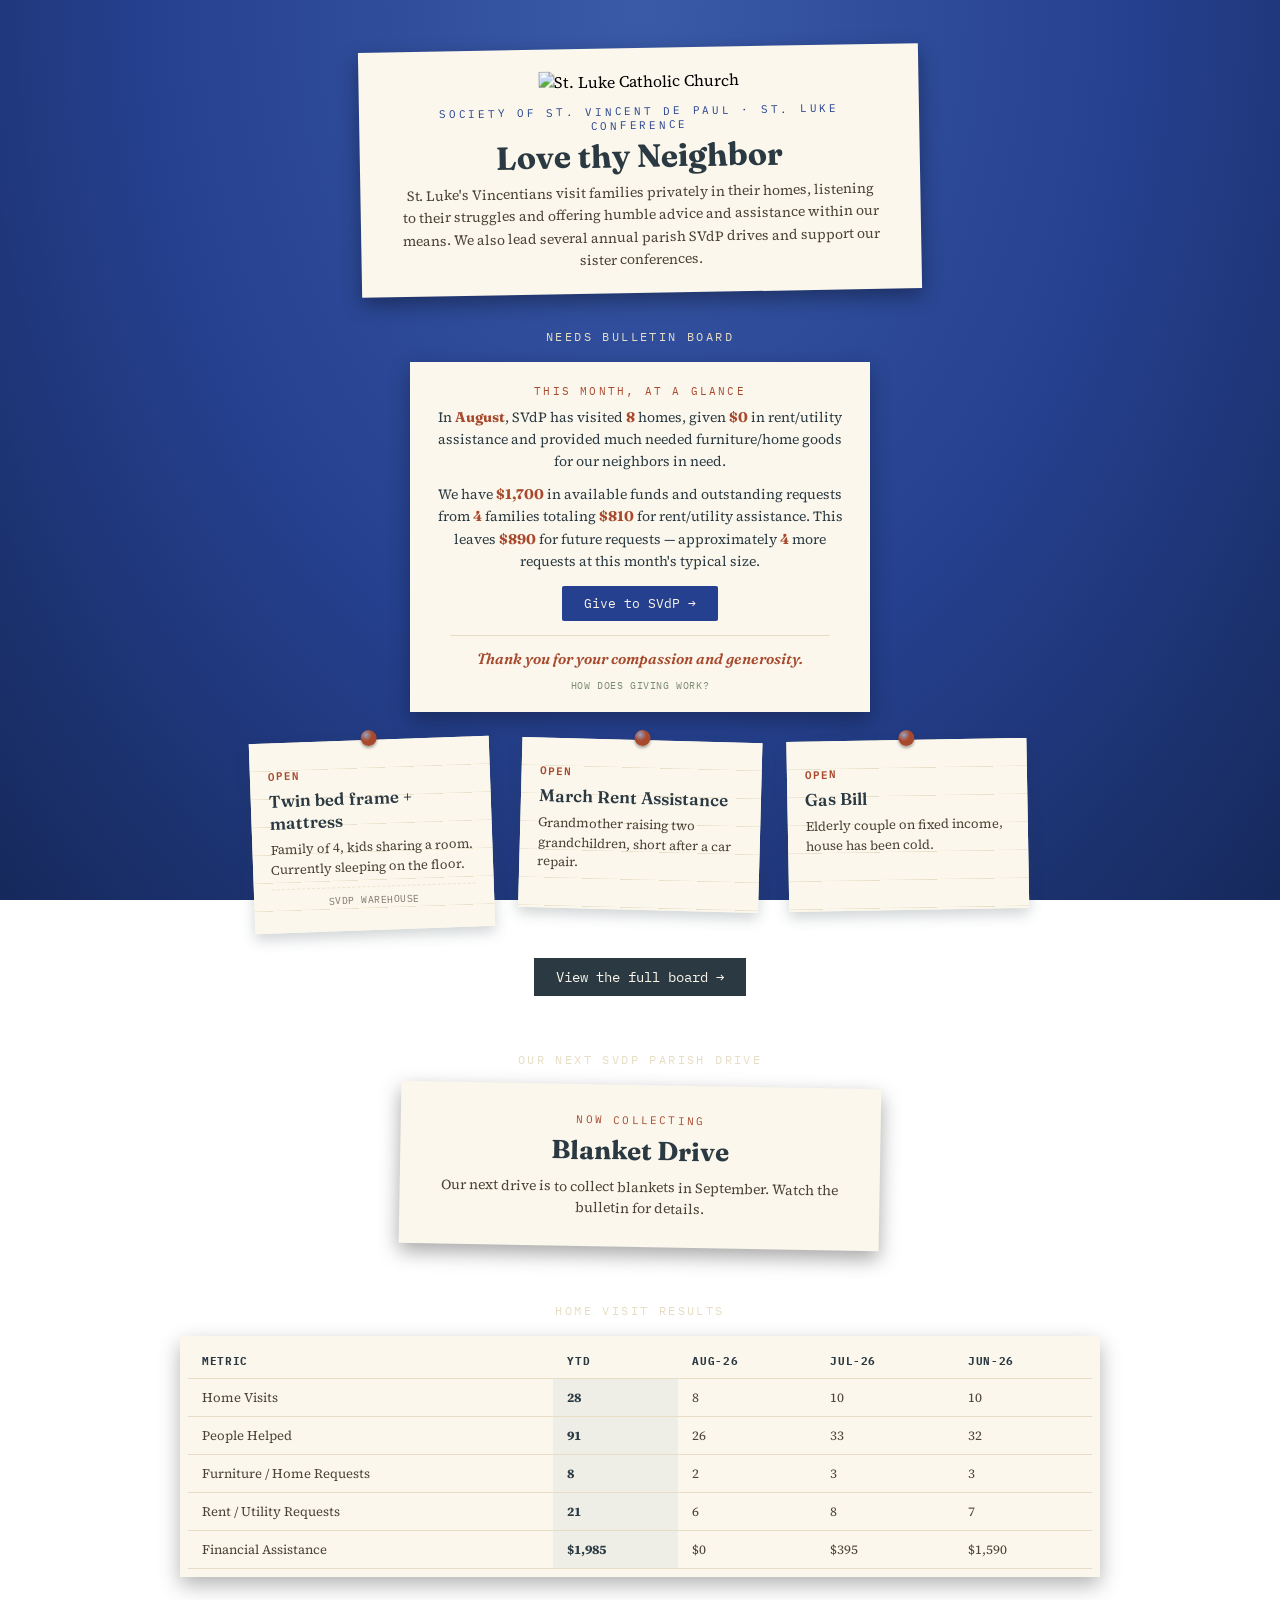
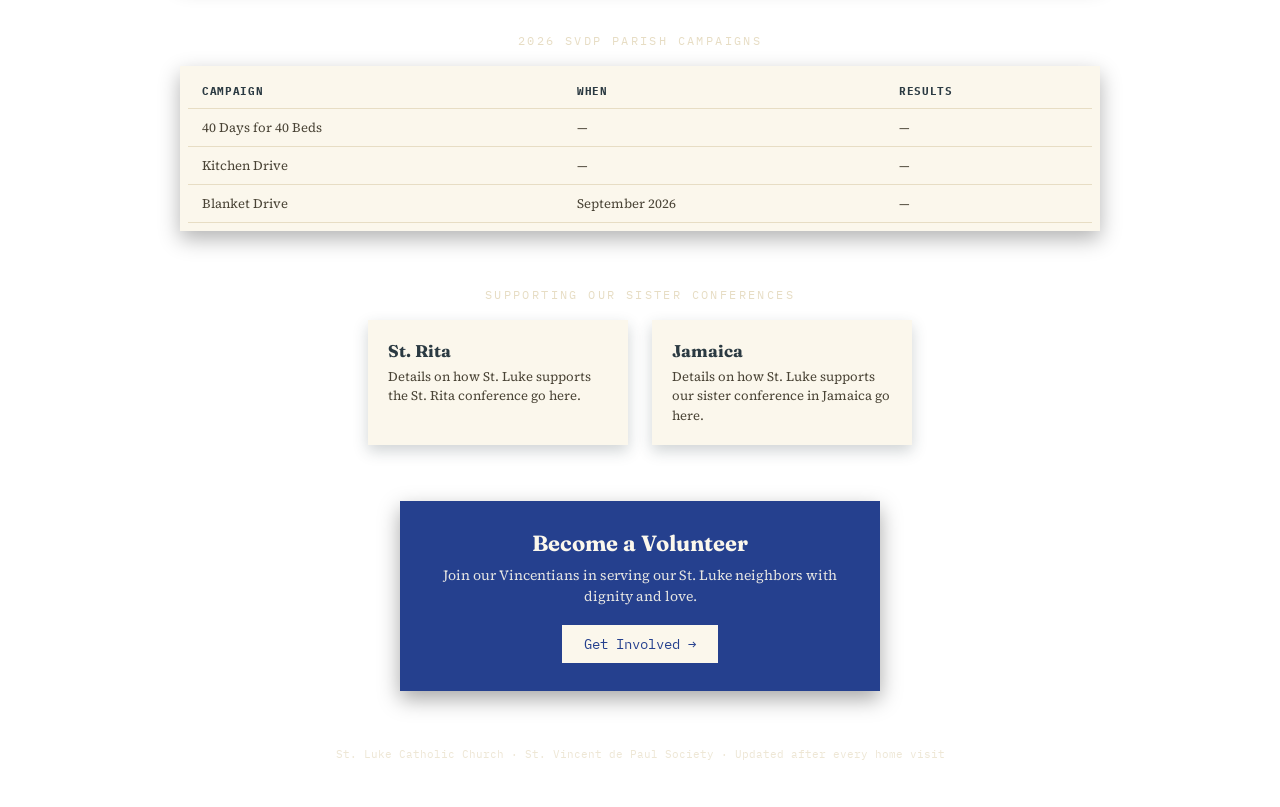
==== index.html @ bceabb5b "Add files via upload" ====
<!DOCTYPE html>
<html lang="en">
<head>
<meta charset="UTF-8" />
<meta name="viewport" content="width=device-width, initial-scale=1.0" />
<title>St. Luke SVdP Conference</title>
<link rel="preconnect" href="https://fonts.googleapis.com">
<link href="https://fonts.googleapis.com/css2?family=Fraunces:opsz,wght@9..144,400;9..144,600;9..144,700&family=Source+Serif+4:ital,wght@0,400;0,600;1,400&family=IBM+Plex+Mono:wght@400;600;700&display=swap" rel="stylesheet">
<link rel="stylesheet" href="style.css">
</head>
<body class="page-index">
  <div class="container">
    <div class="header">
      <div class="header-card">
        <img src="https://www.stluke.org/images/template/logo-header.svg" alt="St. Luke Catholic Church" class="site-logo" />
        <div class="header-eyebrow">Society of St. Vincent de Paul &middot; St. Luke Conference</div>
        <h1 class="header-title">Love thy Neighbor</h1>
        <p class="header-sub">St. Luke's Vincentians visit families privately in their homes, listening to their struggles and offering humble advice and assistance within our means. We also lead several annual parish SVdP drives and support our sister conferences.</p>
      </div>
    </div>

    <!-- ===== Needs Bulletin Board (preview) ===== -->
    <div class="section">
      <div class="section-label">Needs Bulletin Board</div>
      <div class="glance-card">
        <div class="fund-label">This Month, At a Glance</div>
        <div class="snapshot-sentence" id="snapshot-sentence"></div>
        <a href="#" class="fund-give-btn" id="fund-give-btn" target="_blank" rel="noopener">Give to SVdP &rarr;</a>
        <p class="thank-you-note">Thank you for your compassion and generosity.</p>
        <details class="giving-details">
          <summary>How does giving work?</summary>
          <p>Gifts go into one shared SVdP fund on the parish giving site — there's no way to earmark a gift to a single family. Vincentians update the snapshot behind this by hand periodically, so it may lag a few days behind your giving.</p>
        </details>
      </div>
      <div class="preview-board" id="preview-board"></div>
      <div class="board-cta"><a href="board.html">View the full board &rarr;</a></div>
    </div>

    <!-- ===== Next Parish Drive ===== -->
    <div class="section">
      <div class="section-label">Our Next SVdP Parish Drive</div>
      <div class="drive-card">
        <div class="drive-eyebrow">Now Collecting</div>
        <h2 class="drive-title">Blanket Drive</h2>
        <p class="drive-sub">Our next drive is to collect blankets in September. Watch the bulletin for details.</p>
      </div>
    </div>

    <!-- ===== Home Visit Results ===== -->
    <div class="section">
      <div class="section-label">Home Visit Results</div>
      <div class="table-card">
        <table>
          <thead id="results-head"></thead>
          <tbody id="results-body"></tbody>
        </table>
      </div>
    </div>

    <!-- ===== 2026 Campaigns ===== -->
    <div class="section">
      <div class="section-label">2026 SVdP Parish Campaigns</div>
      <div class="table-card">
        <table>
          <thead><tr><th>Campaign</th><th>When</th><th>Results</th></tr></thead>
          <tbody>
            <tr><td>40 Days for 40 Beds</td><td>&mdash;</td><td>&mdash;</td></tr>
            <tr><td>Kitchen Drive</td><td>&mdash;</td><td>&mdash;</td></tr>
            <tr><td>Blanket Drive</td><td>September 2026</td><td>&mdash;</td></tr>
          </tbody>
        </table>
      </div>
    </div>

    <!-- ===== Sister Conferences ===== -->
    <div class="section">
      <div class="section-label">Supporting Our Sister Conferences</div>
      <div class="sisters">
        <div class="sister-card">
          <div class="sister-name">St. Rita</div>
          <p class="sister-blurb">Details on how St. Luke supports the St. Rita conference go here.</p>
        </div>
        <div class="sister-card">
          <div class="sister-name">Jamaica</div>
          <p class="sister-blurb">Details on how St. Luke supports our sister conference in Jamaica go here.</p>
        </div>
      </div>
    </div>

    <!-- ===== Volunteer CTA ===== -->
    <div class="section">
      <div class="volunteer-card">
        <h2 class="volunteer-title">Become a Volunteer</h2>
        <p class="volunteer-sub">Join our Vincentians in serving our St. Luke neighbors with dignity and love.</p>
        <a href="volunteer.html" class="volunteer-btn">Get Involved &rarr;</a>
      </div>
    </div>

    <div class="footer-note">St. Luke Catholic Church &middot; St. Vincent de Paul Society &middot; Updated after every home visit</div>
  </div>

<script src="site.js"></script>
<script>
  const ROTATIONS = [-2, 1.5, -1];

  function renderPreview(allNeeds) {
    const visible = visibleNeeds(allNeeds);
    const statusRank = { open: 0, "partially covered": 1, covered: 2 };
    const sorted = [...visible].sort((a, b) =>
      (statusRank[(a.status || 'open').toLowerCase()] ?? 0) -
      (statusRank[(b.status || 'open').toLowerCase()] ?? 0)
    );

    const el = document.getElementById('preview-board');
    el.innerHTML = '';
    sorted.slice(0, 3).forEach((need, i) => {
      const wrap = document.createElement('div');
      wrap.className = 'card-wrap';
      wrap.style.transform = `rotate(${ROTATIONS[i % ROTATIONS.length]}deg)`;

      const pinColor = statusColor(need.status);
      const pin = document.createElement('div');
      pin.className = 'card-pin';
      pin.style.background = `radial-gradient(circle at 35% 30%, #fff8 0%, ${pinColor} 40%, ${pinColor} 100%)`;

      const isWarehouse = need.category === 'Furnishings' && need.subtype === 'warehouse';
      const card = document.createElement('div');
      card.className = 'card';
      card.innerHTML = `
        <div class="card-urgency" style="color:${pinColor}">${need.status || 'Open'}</div>
        <h3 class="card-title">${need.title || ''}</h3>
        <p class="card-detail">${need.detail || ''}</p>
        ${isWarehouse ? '<div class="warehouse-tag">SVdP Warehouse</div>' : ''}
      `;
      wrap.appendChild(pin);
      wrap.appendChild(card);
      el.appendChild(wrap);
    });
  }

  function renderResults(rows) {
    const head = document.getElementById('results-head');
    const body = document.getElementById('results-body');
    head.innerHTML = '';
    body.innerHTML = '';

    // Assumes the sheet lists months chronologically ascending (June, July,
    // August, ...) — reverse so the table reads most-recent-first.
    const months = [...rows].reverse();

    const METRICS = [
      { key: 'home_visits', label: 'Home Visits' },
      { key: 'people_helped', label: 'People Helped' },
      { key: 'furniture_requests', label: 'Furniture / Home Requests' },
      { key: 'rent_utility_requests', label: 'Rent / Utility Requests' },
      { key: 'financial_assistance', label: 'Financial Assistance', money: true },
    ];

    const headRow = document.createElement('tr');
    headRow.innerHTML = `<th>Metric</th><th>YTD</th>` + months.map(m => `<th>${formatMonthAbbrev(m.month)}</th>`).join('');
    head.appendChild(headRow);

    METRICS.forEach(metric => {
      const values = months.map(m => toNumber(m[metric.key]));
      const ytd = values.reduce((sum, v) => sum + v, 0);
      const fmt = (n) => metric.money ? `$${n.toLocaleString()}` : n.toLocaleString();
      const tr = document.createElement('tr');
      tr.innerHTML = `<td>${metric.label}</td><td class="ytd-col">${fmt(ytd)}</td>` +
        values.map(v => `<td>${fmt(v)}</td>`).join('');
      body.appendChild(tr);
    });
  }

  function renderGlance(needs, resultsRows, snapshotRows) {
    const snap = latestSnapshot(snapshotRows);
    const sentenceEl = document.getElementById('snapshot-sentence');
    if (sentenceEl) sentenceEl.innerHTML = buildSnapshotSentence(needs, resultsRows, snap);

    const btn = document.getElementById('fund-give-btn');
    if (btn) {
      if (DONATE_URL) btn.href = DONATE_URL;
      else { btn.removeAttribute('target'); btn.href = '#'; btn.onclick = (e) => e.preventDefault(); }
    }
  }

  async function init() {
    const needs = await loadNeeds();
    const results = await loadResults();
    renderPreview(needs);
    renderResults(results);
    renderGlance(needs, results, await loadBalanceSnapshots());
  }
  init();
</script>
</body>
</html>
---- style.css ----
:root {
  --bg1: #3A5AA8; --bg2: #25408E; --bg3: #16295C;  /* St. Luke brand blue, light to dark */
  --paper: #FBF7EC; --paperline: #E7DDC4;
  --ink: #2B3A42; --inktext: #4A4436;
  --rust: #A8492E; --gold: #C9A24B; --sage: #7C8B6F;
  --blue: #25408E;
}
* { box-sizing: border-box; }
body {
  margin: 0;
  font-family: 'Source Serif 4', serif;
  background: radial-gradient(ellipse at top, var(--bg1) 0%, var(--bg2) 55%, var(--bg3) 100%);
  background-attachment: fixed;
}
.container { max-width: 960px; margin: 0 auto; padding: 48px 20px 30px; position: relative; }

/* ---- Shared across both pages (identical on board.html and index.html) ---- */
.section-label {
  font-family: 'IBM Plex Mono', monospace; font-size: 12px; text-transform: uppercase;
  letter-spacing: 0.2em; color: var(--paperline); text-align: center; margin-bottom: 18px;
}
.card-pin {
  position: absolute; left: 50%; top: -10px; transform: translateX(-50%);
  width: 16px; height: 16px; border-radius: 50%;
  box-shadow: 0 2px 3px rgba(0,0,0,0.35); z-index: 10;
}
.card-urgency { font-family: 'IBM Plex Mono', monospace; font-size: 11px; text-transform: uppercase; letter-spacing: 0.1em; font-weight: 600; margin-bottom: 6px; }
.footer-note { text-align: center; font-family: 'IBM Plex Mono', monospace; font-size: 11px; color: #E7DDC4; opacity: 0.7; padding-bottom: 16px; }

/* ============================================================
   board.html only
   ============================================================ */
.page-board .back-link {
  display: inline-block;
  font-family: 'IBM Plex Mono', monospace;
  font-size: 12px;
  color: #E7DDC4;
  text-decoration: none;
  margin-bottom: 24px;
  opacity: 0.85;
}
.page-board .back-link:hover { opacity: 1; }

.page-board .filters { display: flex; justify-content: center; gap: 8px; flex-wrap: wrap; margin-bottom: 40px; }
.page-board .filter-btn {
  font-family: 'IBM Plex Mono', monospace;
  font-size: 13px; letter-spacing: 0.03em;
  padding: 6px 16px;
  background: transparent; color: var(--paperline);
  border: 1px solid var(--paperline);
  cursor: pointer; border-radius: 2px;
}
.page-board .filter-btn.active { background: var(--paper); color: var(--ink); }

.page-board .board { display: flex; flex-wrap: wrap; justify-content: center; gap: 32px; }

.page-board .card-btn {
  margin-top: 16px; font-family: 'IBM Plex Mono', monospace; font-size: 14px; letter-spacing: 0.03em;
  padding: 8px 0; background: var(--ink); color: var(--paper); border: none; border-radius: 2px; cursor: pointer;
}
.page-board .card-btn.claimed-btn { background: transparent; color: var(--sage); border: 1px solid var(--sage); cursor: default; }
.page-board .warehouse-tag {
  margin-top: 16px; font-family: 'IBM Plex Mono', monospace; font-size: 12px; letter-spacing: 0.05em;
  text-transform: uppercase; text-align: center; padding: 8px 0;
  color: var(--inktext); opacity: 0.7; border-top: 1px dashed var(--paperline);
}
.page-board .stamp {
  position: absolute; right: -8px; top: -12px; transform: rotate(-14deg);
  font-family: 'IBM Plex Mono', monospace;
  border: 3px solid; border-radius: 6px; padding: 2px 10px;
  font-size: 12px; font-weight: 700; letter-spacing: 0.06em; opacity: 0.9;
  mix-blend-mode: multiply; pointer-events: none;
}
.page-board .status-badge {
  display: inline-block; font-family: 'IBM Plex Mono', monospace; font-size: 11px;
  text-transform: uppercase; letter-spacing: 0.08em; font-weight: 700;
  padding: 3px 10px; border-radius: 10px; margin-bottom: 10px; color: #fff;
}
.page-board .amount-note { font-size: 12px; color: var(--inktext); opacity: 0.75; margin: 8px 0 0; }
.page-board .empty-note {
  text-align: center; color: var(--paperline); font-family: 'IBM Plex Mono', monospace;
  font-size: 13px; padding: 20px;
}
.page-board .share-link {
  display: block; text-align: center; margin-top: 14px;
  font-family: 'IBM Plex Mono', monospace; font-size: 11px;
  color: var(--sage); text-decoration: none; opacity: 0.8;
}
.page-board .share-link:hover { opacity: 1; text-decoration: underline; }
.page-board .toast {
  position: fixed; bottom: 28px; left: 50%; transform: translateX(-50%) translateY(20px);
  padding: 12px 20px; background: var(--ink); color: var(--paper); font-size: 14px;
  box-shadow: 0 8px 20px rgba(0,0,0,0.4); border-radius: 2px;
  opacity: 0; transition: opacity 0.3s, transform 0.3s; pointer-events: none;
  max-width: 320px; text-align: center;
}
.page-board .toast.show { opacity: 1; transform: translateX(-50%) translateY(0); }

/* ---- board.html versions of shared-name components (sized larger) ---- */
.page-board .header { text-align: center; margin-bottom: 32px; }
.page-board .header-card {
  display: inline-block;
  padding: 20px 32px;
  background: var(--paper);
  box-shadow: 0 8px 20px rgba(0,0,0,0.35);
  transform: rotate(-1deg);
  max-width: 500px;
}
.page-board .header-eyebrow {
  font-family: 'IBM Plex Mono', monospace;
  font-size: 11px;
  text-transform: uppercase;
  letter-spacing: 0.25em;
  color: var(--blue);
  margin-bottom: 4px;
}
.page-board .header-title {
  font-family: 'Fraunces', serif;
  font-weight: 700;
  font-size: 34px;
  color: var(--ink);
  margin: 0 0 8px;
}
.page-board .header-sub {
  font-size: 14px;
  color: var(--inktext);
  max-width: 420px;
  margin: 0 auto;
}
.page-board .glance-card {
  max-width: 560px; margin: 0 auto 40px; text-align: center;
  padding: 28px 28px 24px; background: var(--paper);
  box-shadow: 0 8px 20px rgba(0,0,0,0.35);
}
.page-board .fund-label {
  font-family: 'IBM Plex Mono', monospace; font-size: 11px; text-transform: uppercase;
  letter-spacing: 0.2em; color: var(--rust); margin-bottom: 8px;
}
.page-board .snapshot-sentence {
  font-size: 16px; line-height: 1.6; color: var(--ink);
  margin: 0 0 18px; font-family: 'Source Serif 4', serif;
}
.page-board .snapshot-sentence p { margin: 0 0 12px; }
.page-board .snapshot-sentence p:last-child { margin-bottom: 0; }
.page-board .snapshot-sentence strong { font-family: 'Fraunces', serif; color: var(--rust); }
.page-board .fund-give-btn {
  display: inline-block; font-family: 'IBM Plex Mono', monospace; font-size: 14px;
  background: var(--blue); color: var(--paper); padding: 11px 26px; text-decoration: none; border-radius: 2px;
}
.page-board .thank-you-note {
  font-family: 'Fraunces', serif; font-style: italic; font-weight: 600;
  font-size: 18px; line-height: 1.5; color: var(--rust);
  max-width: 420px; margin: 18px auto 0; padding-top: 16px;
  border-top: 1px solid var(--paperline);
}
.page-board .giving-details { margin-top: 10px; }
.page-board .giving-details summary {
  font-family: 'IBM Plex Mono', monospace; font-size: 11px; text-transform: uppercase;
  letter-spacing: 0.06em; color: var(--sage); cursor: pointer; list-style: none;
}
.page-board .giving-details summary::-webkit-details-marker { display: none; }
.page-board .giving-details summary:hover { color: var(--ink); }
.page-board .giving-details[open] summary { color: var(--ink); margin-bottom: 8px; }
.page-board .giving-details p {
  font-size: 12px; line-height: 1.6; color: var(--inktext); opacity: 0.85;
  max-width: 420px; margin: 0 auto; text-align: center;
}
.page-board .card-wrap { position: relative; width: 256px; }
.page-board .card {
  position: relative; min-height: 190px; padding: 24px 20px 20px;
  background: var(--paper);
  background-image: repeating-linear-gradient(var(--paper) 0px, var(--paper) 27px, var(--paperline) 28px);
  box-shadow: 0 6px 14px rgba(43,58,66,0.22);
  display: flex; flex-direction: column; justify-content: space-between;
  transition: transform 0.2s, opacity 0.3s, box-shadow 0.2s;
}
.page-board .card:not(.claimed):hover { transform: translateY(-4px); }
.page-board .card.claimed { opacity: 0.6; box-shadow: 0 2px 6px rgba(43,58,66,0.15); }
.page-board .card.covered { opacity: 0.75; }
.page-board .card-title { font-family: 'Fraunces', serif; font-weight: 600; font-size: 18px; color: var(--ink); margin: 0 0 8px; line-height: 1.3; }
.page-board .card-detail { font-size: 14px; line-height: 1.5; color: var(--inktext); margin: 0; }

/* ============================================================
   index.html only
   ============================================================ */
.page-index .section { margin-bottom: 56px; }

.page-index .preview-board { display: flex; flex-wrap: wrap; justify-content: center; gap: 28px; margin-bottom: 28px; }
.page-index .board-cta { text-align: center; }
.page-index .board-cta a {
  display: inline-block;
  font-family: 'IBM Plex Mono', monospace;
  font-size: 14px;
  background: var(--ink);
  color: var(--paper);
  padding: 10px 22px;
  text-decoration: none;
}

.page-index .drive-card {
  max-width: 480px; margin: 0 auto; text-align: center;
  padding: 28px 24px; background: var(--paper);
  box-shadow: 0 8px 20px rgba(0,0,0,0.35);
  transform: rotate(1deg);
}
.page-index .drive-eyebrow { font-family: 'IBM Plex Mono', monospace; font-size: 11px; text-transform: uppercase; letter-spacing: 0.2em; color: var(--rust); margin-bottom: 8px; }
.page-index .drive-title { font-family: 'Fraunces', serif; font-weight: 700; font-size: 26px; color: var(--ink); margin: 0; }
.page-index .drive-sub { font-size: 14px; line-height: 1.5; color: var(--inktext); margin: 10px 0 0; }

.page-index .table-card {
  background: var(--paper);
  box-shadow: 0 8px 20px rgba(0,0,0,0.3);
  padding: 8px;
  overflow-x: auto;
}
.page-index table { width: 100%; border-collapse: collapse; font-size: 13px; }
.page-index th, .page-index td {
  padding: 10px 14px; text-align: left;
  border-bottom: 1px solid var(--paperline);
  color: var(--inktext); white-space: nowrap;
}
.page-index th {
  font-family: 'IBM Plex Mono', monospace; font-size: 11px; text-transform: uppercase;
  letter-spacing: 0.06em; color: var(--ink); font-weight: 700;
}
.page-index tr.total-row td { font-weight: 700; color: var(--ink); border-top: 2px solid var(--ink); border-bottom: none; }
.page-index td.ytd-col { font-weight: 700; color: var(--ink); background: rgba(37,64,142,0.06); }

.page-index .sisters { display: flex; flex-wrap: wrap; justify-content: center; gap: 24px; }
.page-index .sister-card {
  width: 260px; padding: 20px; background: var(--paper);
  box-shadow: 0 6px 14px rgba(43,58,66,0.22);
}
.page-index .sister-name { font-family: 'Fraunces', serif; font-weight: 700; font-size: 17px; color: var(--ink); margin: 0 0 6px; }
.page-index .sister-blurb { font-size: 13px; color: var(--inktext); line-height: 1.5; margin: 0; }

.page-index .volunteer-card {
  max-width: 480px; margin: 0 auto; text-align: center;
  padding: 28px 24px; background: var(--blue); color: var(--paper);
  box-shadow: 0 8px 20px rgba(0,0,0,0.35);
}
.page-index .volunteer-title { font-family: 'Fraunces', serif; font-weight: 700; font-size: 22px; margin: 0 0 8px; }
.page-index .volunteer-sub { font-size: 14px; line-height: 1.5; margin: 0 0 18px; opacity: 0.9; }
.page-index .volunteer-btn {
  display: inline-block; font-family: 'IBM Plex Mono', monospace; font-size: 14px;
  background: var(--paper); color: var(--blue); padding: 10px 22px; text-decoration: none;
}

/* ---- index.html versions of shared-name components (sized smaller) ---- */
.page-index .header { text-align: center; margin-bottom: 36px; }
.page-index .header-card {
  display: inline-block;
  padding: 22px 32px;
  background: var(--paper);
  box-shadow: 0 8px 20px rgba(0,0,0,0.35);
  transform: rotate(-1deg);
  max-width: 560px;
}
.page-index .site-logo {
  height: 40px; margin-bottom: 12px;
}
.page-index .header-eyebrow {
  font-family: 'IBM Plex Mono', monospace;
  font-size: 11px;
  text-transform: uppercase;
  letter-spacing: 0.25em;
  color: var(--blue);
  margin-bottom: 4px;
}
.page-index .header-title {
  font-family: 'Fraunces', serif;
  font-weight: 700;
  font-size: 32px;
  color: var(--ink);
  margin: 0 0 6px;
}
.page-index .header-tagline {
  font-family: 'Fraunces', serif;
  font-style: italic;
  font-weight: 500;
  font-size: 15px;
  color: var(--rust);
  margin: 0 0 12px;
}
.page-index .header-sub {
  font-size: 14px;
  line-height: 1.6;
  color: var(--inktext);
  max-width: 480px;
  margin: 0 auto;
}
.page-index .glance-card {
  max-width: 460px; margin: 0 auto 28px; text-align: center;
  padding: 22px 24px 20px; background: var(--paper);
  box-shadow: 0 8px 20px rgba(0,0,0,0.3);
}
.page-index .fund-label {
  font-family: 'IBM Plex Mono', monospace; font-size: 11px; text-transform: uppercase;
  letter-spacing: 0.2em; color: var(--rust); margin-bottom: 8px;
}
.page-index .snapshot-sentence {
  font-size: 14px; line-height: 1.6; color: var(--ink);
  margin: 0 0 14px; font-family: 'Source Serif 4', serif;
}
.page-index .snapshot-sentence p { margin: 0 0 10px; }
.page-index .snapshot-sentence p:last-child { margin-bottom: 0; }
.page-index .snapshot-sentence strong { font-family: 'Fraunces', serif; color: var(--rust); }
.page-index .fund-give-btn {
  display: inline-block; font-family: 'IBM Plex Mono', monospace; font-size: 13px;
  background: var(--blue); color: var(--paper); padding: 9px 22px; text-decoration: none; border-radius: 2px;
}
.page-index .thank-you-note {
  font-family: 'Fraunces', serif; font-style: italic; font-weight: 600;
  font-size: 15px; line-height: 1.5; color: var(--rust);
  max-width: 380px; margin: 14px auto 0; padding-top: 12px;
  border-top: 1px solid var(--paperline);
}
.page-index .giving-details { margin-top: 8px; }
.page-index .giving-details summary {
  font-family: 'IBM Plex Mono', monospace; font-size: 10px; text-transform: uppercase;
  letter-spacing: 0.06em; color: var(--sage); cursor: pointer; list-style: none;
}
.page-index .giving-details summary::-webkit-details-marker { display: none; }
.page-index .giving-details summary:hover { color: var(--ink); }
.page-index .giving-details[open] summary { color: var(--ink); margin-bottom: 6px; }
.page-index .giving-details p {
  font-size: 11px; line-height: 1.5; color: var(--inktext); opacity: 0.85;
  max-width: 380px; margin: 0 auto; text-align: center;
}
.page-index .card-wrap { position: relative; width: 240px; }
.page-index .card {
  position: relative; min-height: 170px; padding: 22px 18px 18px;
  background: var(--paper);
  background-image: repeating-linear-gradient(var(--paper) 0px, var(--paper) 27px, var(--paperline) 28px);
  box-shadow: 0 6px 14px rgba(43,58,66,0.22);
}
.page-index .card-title { font-family: 'Fraunces', serif; font-weight: 600; font-size: 17px; color: var(--ink); margin: 0 0 6px; line-height: 1.3; }
.page-index .card-detail { font-size: 13px; line-height: 1.5; color: var(--inktext); margin: 0 0 10px; }
.page-index .warehouse-tag {
  margin-top: 8px; font-family: 'IBM Plex Mono', monospace; font-size: 10px; letter-spacing: 0.05em;
  text-transform: uppercase; text-align: center; padding: 6px 0;
  color: var(--inktext); opacity: 0.7; border-top: 1px dashed var(--paperline);
}
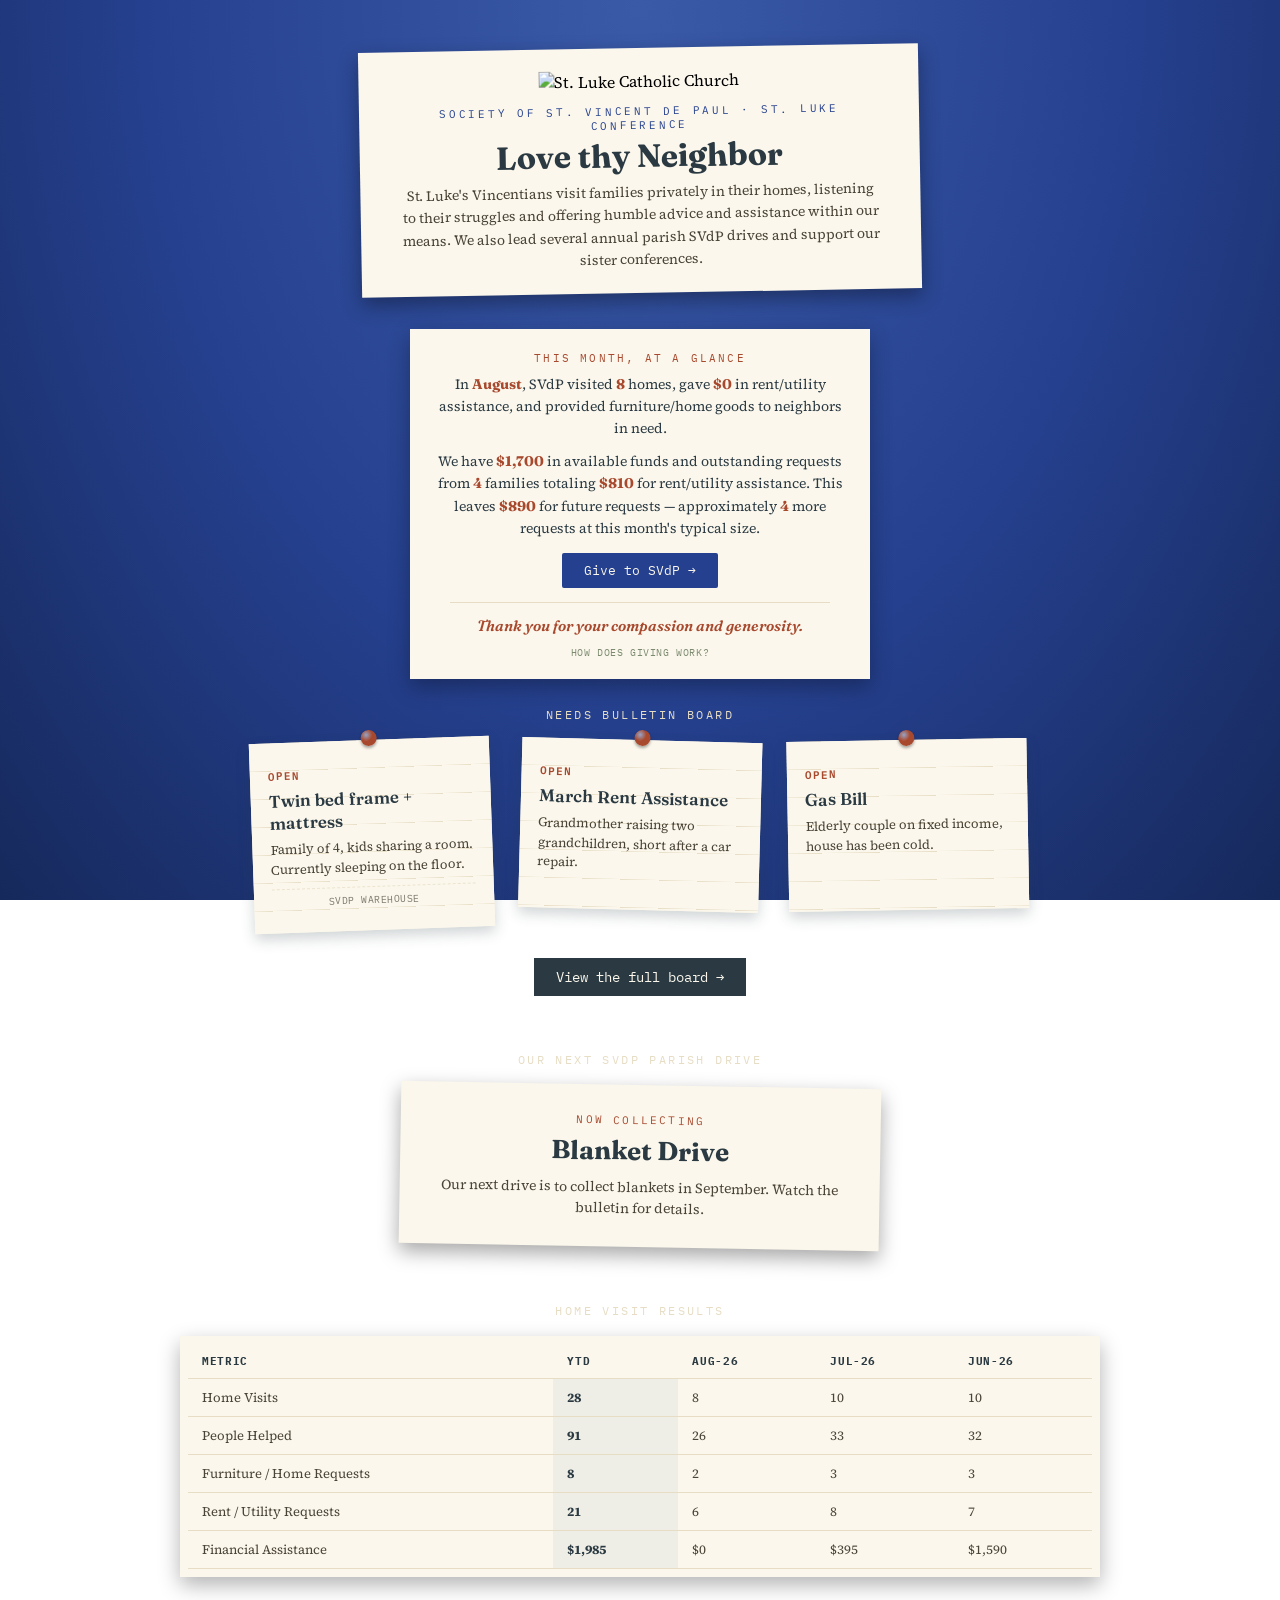
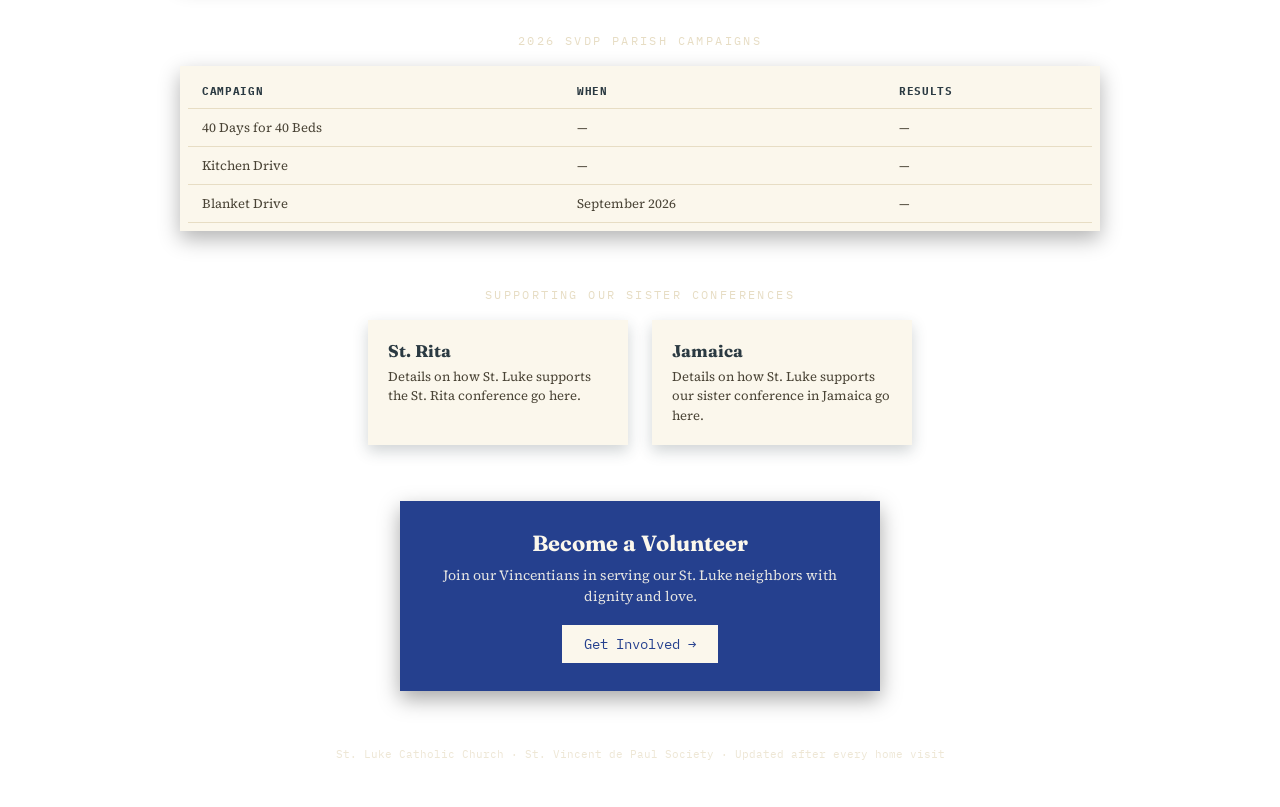
==== commit 6b1ae380: "Add files via upload" ====
--- a/index.html
+++ b/index.html
@@ -21,7 +21,6 @@
 
     <!-- ===== Needs Bulletin Board (preview) ===== -->
     <div class="section">
-      <div class="section-label">Needs Bulletin Board</div>
       <div class="glance-card">
         <div class="fund-label">This Month, At a Glance</div>
         <div class="snapshot-sentence" id="snapshot-sentence"></div>
@@ -32,6 +31,7 @@
           <p>Gifts go into one shared SVdP fund on the parish giving site — there's no way to earmark a gift to a single family. Vincentians update the snapshot behind this by hand periodically, so it may lag a few days behind your giving.</p>
         </details>
       </div>
+      <div class="section-label board-label">Needs Bulletin Board</div>
       <div class="preview-board" id="preview-board"></div>
       <div class="board-cta"><a href="board.html">View the full board &rarr;</a></div>
     </div>
--- a/style.css
+++ b/style.css
@@ -19,6 +19,7 @@
   font-family: 'IBM Plex Mono', monospace; font-size: 12px; text-transform: uppercase;
   letter-spacing: 0.2em; color: var(--paperline); text-align: center; margin-bottom: 18px;
 }
+.section-label.board-label { margin-top: 28px; }
 .card-pin {
   position: absolute; left: 50%; top: -10px; transform: translateX(-50%);
   width: 16px; height: 16px; border-radius: 50%;
@@ -41,6 +42,21 @@
 }
 .page-board .back-link:hover { opacity: 1; }
 
+.page-board .legend-card {
+  max-width: 640px; margin: 0 auto 32px;
+  background: var(--paper); box-shadow: 0 6px 14px rgba(43,58,66,0.22);
+  padding: 20px 26px;
+}
+.page-board .legend-item { display: flex; gap: 14px; align-items: flex-start; }
+.page-board .legend-item + .legend-item { margin-top: 14px; padding-top: 14px; border-top: 1px dashed var(--paperline); }
+.page-board .legend-icon {
+  font-size: 20px; width: 34px; height: 34px; flex-shrink: 0;
+  border-radius: 50%; background: rgba(37,64,142,0.08);
+  display: flex; align-items: center; justify-content: center;
+}
+.page-board .legend-text { font-size: 13px; line-height: 1.55; color: var(--inktext); }
+.page-board .legend-text strong { color: var(--ink); font-family: 'Fraunces', serif; }
+.page-board .legend-text em { color: var(--blue); font-style: normal; font-weight: 600; }
 .page-board .filters { display: flex; justify-content: center; gap: 8px; flex-wrap: wrap; margin-bottom: 40px; }
 .page-board .filter-btn {
   font-family: 'IBM Plex Mono', monospace;
@@ -97,18 +113,14 @@
 .page-board .toast.show { opacity: 1; transform: translateX(-50%) translateY(0); }
 
 /* ---- board.html versions of shared-name components (sized larger) ---- */
-.page-board .header { text-align: center; margin-bottom: 32px; }
-.page-board .header-card {
-  display: inline-block;
-  padding: 20px 32px;
-  background: var(--paper);
+.page-board .intro-card {
+  max-width: 560px; margin: 0 auto 28px; text-align: center;
+  padding: 22px 30px 20px; background: var(--paper);
   box-shadow: 0 8px 20px rgba(0,0,0,0.35);
-  transform: rotate(-1deg);
-  max-width: 500px;
 }
 .page-board .header-eyebrow {
   font-family: 'IBM Plex Mono', monospace;
-  font-size: 11px;
+  font-size: 10px;
   text-transform: uppercase;
   letter-spacing: 0.25em;
   color: var(--blue);
@@ -117,43 +129,39 @@
 .page-board .header-title {
   font-family: 'Fraunces', serif;
   font-weight: 700;
-  font-size: 34px;
+  font-size: 40px;
   color: var(--ink);
-  margin: 0 0 8px;
+  margin: 0 0 6px;
+  line-height: 1.1;
 }
 .page-board .header-sub {
-  font-size: 14px;
+  font-size: 13px;
   color: var(--inktext);
   max-width: 420px;
   margin: 0 auto;
 }
-.page-board .glance-card {
-  max-width: 560px; margin: 0 auto 40px; text-align: center;
-  padding: 28px 28px 24px; background: var(--paper);
-  box-shadow: 0 8px 20px rgba(0,0,0,0.35);
-}
-.page-board .fund-label {
-  font-family: 'IBM Plex Mono', monospace; font-size: 11px; text-transform: uppercase;
-  letter-spacing: 0.2em; color: var(--rust); margin-bottom: 8px;
+.page-board .intro-divider {
+  width: 60px; height: 1px; background: var(--paperline);
+  margin: 16px auto;
 }
 .page-board .snapshot-sentence {
-  font-size: 16px; line-height: 1.6; color: var(--ink);
-  margin: 0 0 18px; font-family: 'Source Serif 4', serif;
-}
-.page-board .snapshot-sentence p { margin: 0 0 12px; }
+  font-size: 14px; line-height: 1.5; color: var(--ink);
+  margin: 0 0 12px; font-family: 'Source Serif 4', serif;
+}
+.page-board .snapshot-sentence p { margin: 0 0 8px; }
 .page-board .snapshot-sentence p:last-child { margin-bottom: 0; }
 .page-board .snapshot-sentence strong { font-family: 'Fraunces', serif; color: var(--rust); }
 .page-board .fund-give-btn {
-  display: inline-block; font-family: 'IBM Plex Mono', monospace; font-size: 14px;
-  background: var(--blue); color: var(--paper); padding: 11px 26px; text-decoration: none; border-radius: 2px;
+  display: inline-block; font-family: 'IBM Plex Mono', monospace; font-size: 13px;
+  background: var(--blue); color: var(--paper); padding: 9px 22px; text-decoration: none; border-radius: 2px;
 }
 .page-board .thank-you-note {
   font-family: 'Fraunces', serif; font-style: italic; font-weight: 600;
-  font-size: 18px; line-height: 1.5; color: var(--rust);
-  max-width: 420px; margin: 18px auto 0; padding-top: 16px;
+  font-size: 15px; line-height: 1.4; color: var(--rust);
+  max-width: 420px; margin: 12px auto 0; padding-top: 10px;
   border-top: 1px solid var(--paperline);
 }
-.page-board .giving-details { margin-top: 10px; }
+.page-board .giving-details { margin-top: 6px; }
 .page-board .giving-details summary {
   font-family: 'IBM Plex Mono', monospace; font-size: 11px; text-transform: uppercase;
   letter-spacing: 0.06em; color: var(--sage); cursor: pointer; list-style: none;
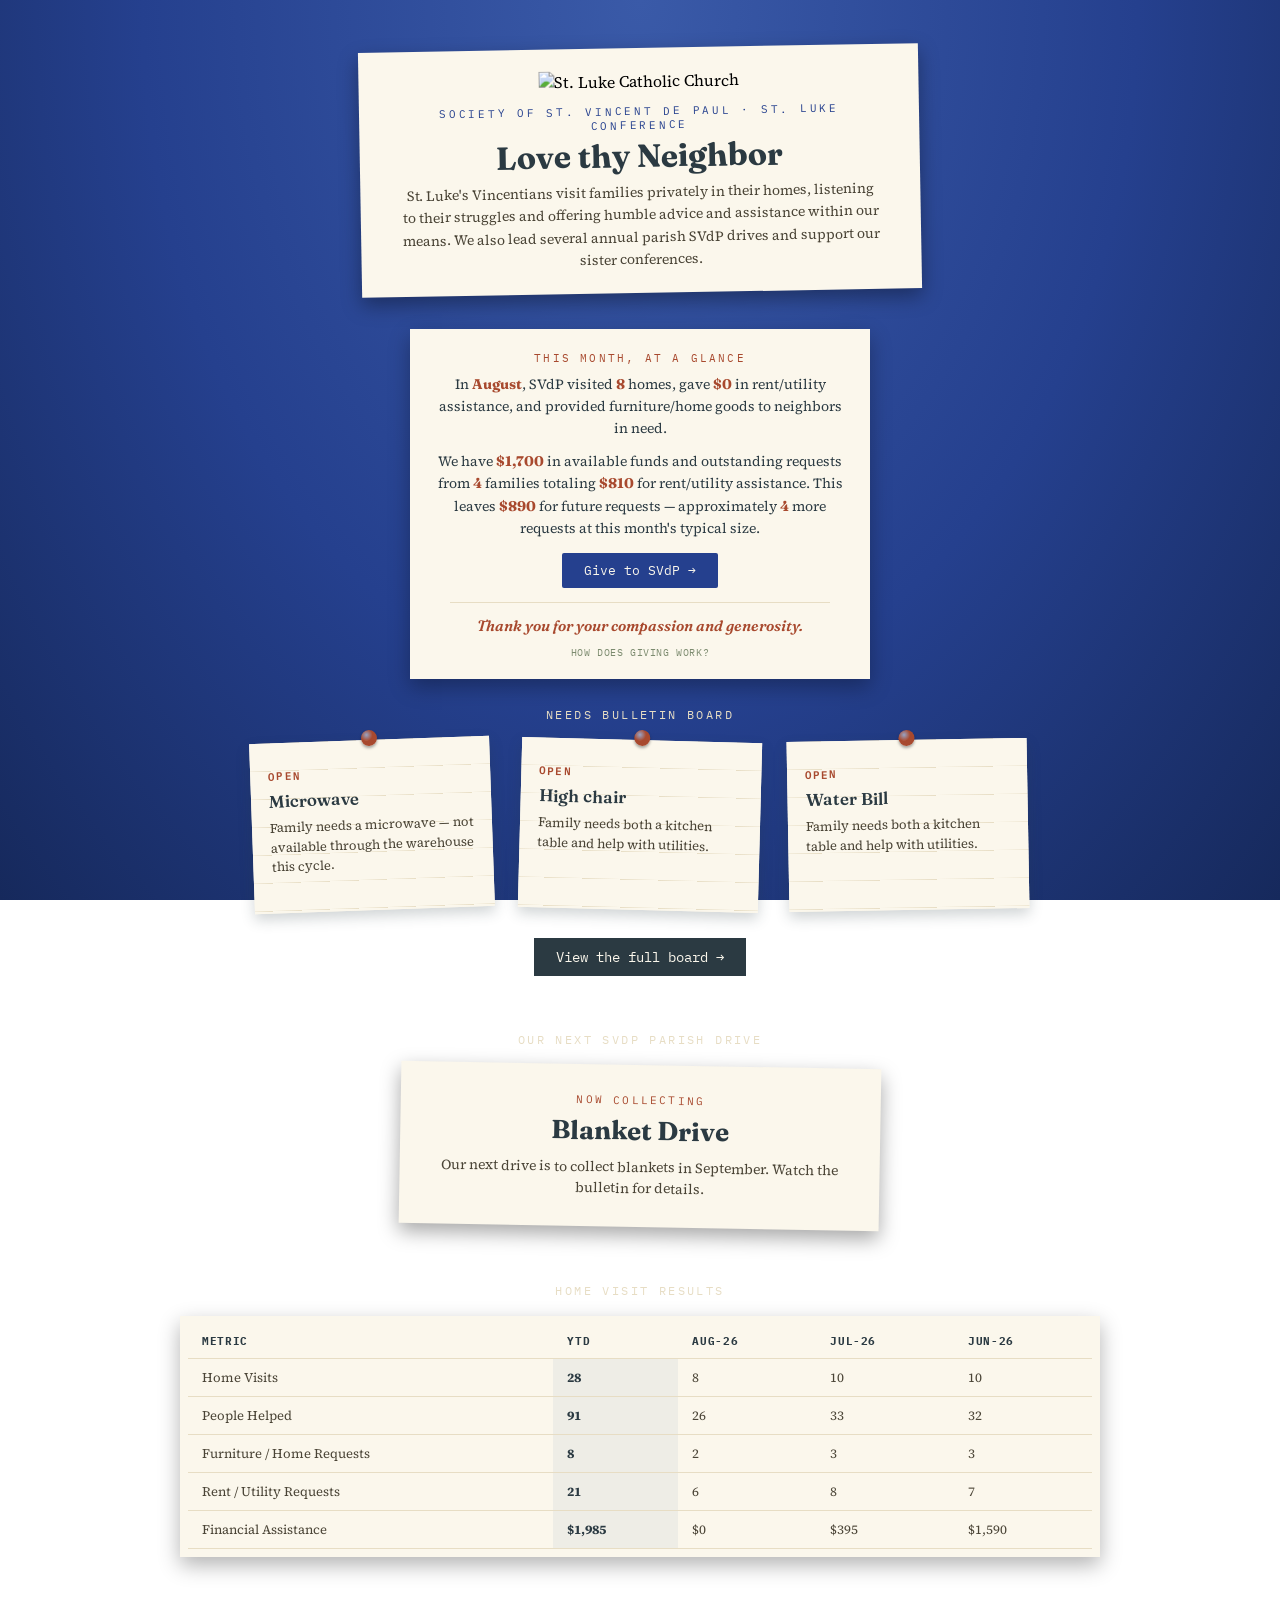
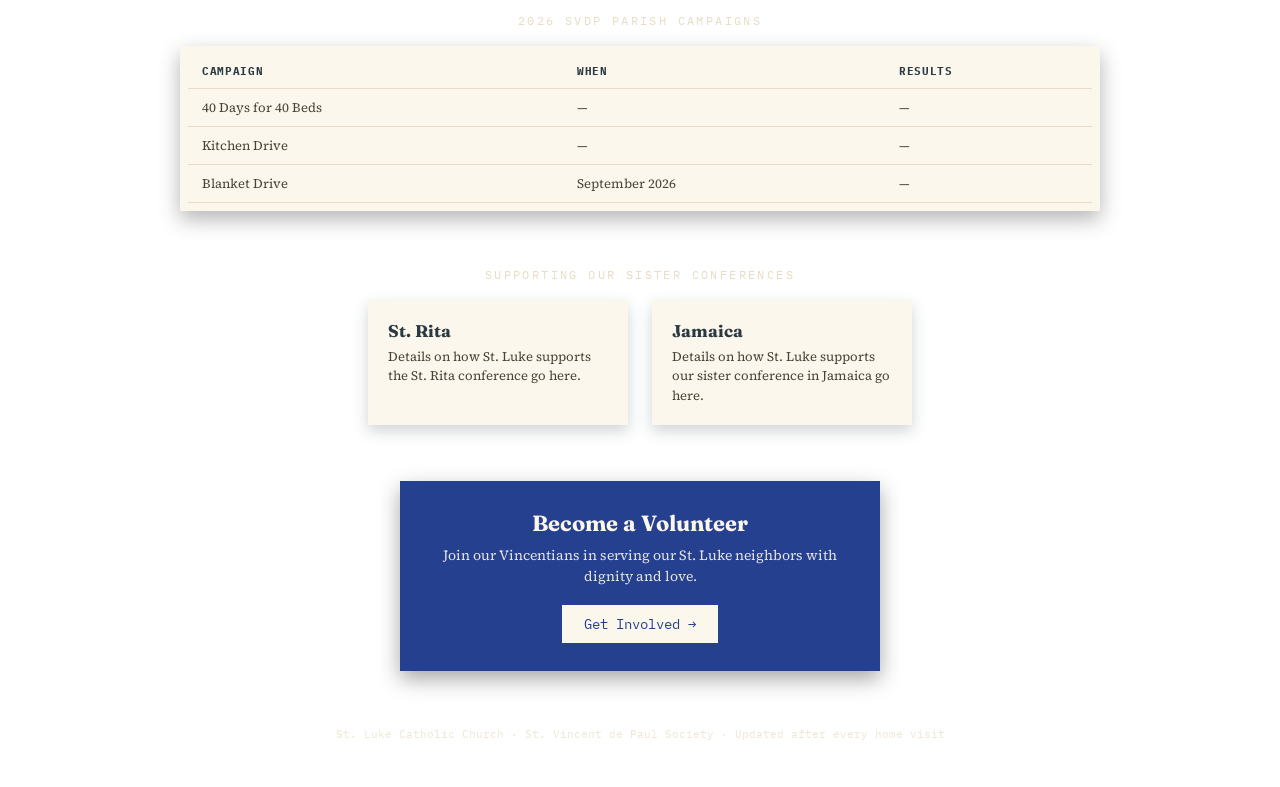
==== commit d870af6a: "Add files via upload" ====
--- a/index.html
+++ b/index.html
@@ -105,11 +105,7 @@
 
   function renderPreview(allNeeds) {
     const visible = visibleNeeds(allNeeds);
-    const statusRank = { open: 0, "partially covered": 1, covered: 2 };
-    const sorted = [...visible].sort((a, b) =>
-      (statusRank[(a.status || 'open').toLowerCase()] ?? 0) -
-      (statusRank[(b.status || 'open').toLowerCase()] ?? 0)
-    );
+    const sorted = sortForBoard(visible);
 
     const el = document.getElementById('preview-board');
     el.innerHTML = '';
--- a/style.css
+++ b/style.css
@@ -43,18 +43,18 @@
 .page-board .back-link:hover { opacity: 1; }
 
 .page-board .legend-card {
-  max-width: 640px; margin: 0 auto 32px;
-  background: var(--paper); box-shadow: 0 6px 14px rgba(43,58,66,0.22);
-  padding: 20px 26px;
-}
-.page-board .legend-item { display: flex; gap: 14px; align-items: flex-start; }
+  max-width: 460px; margin: 0 auto 20px;
+  background: rgba(37,64,142,0.05); border-radius: 4px;
+  padding: 16px 20px; text-align: left;
+}
+.page-board .legend-item { display: flex; gap: 14px; align-items: flex-start; text-align: left; }
 .page-board .legend-item + .legend-item { margin-top: 14px; padding-top: 14px; border-top: 1px dashed var(--paperline); }
 .page-board .legend-icon {
-  font-size: 20px; width: 34px; height: 34px; flex-shrink: 0;
-  border-radius: 50%; background: rgba(37,64,142,0.08);
+  font-size: 18px; width: 30px; height: 30px; flex-shrink: 0;
+  border-radius: 50%; background: rgba(37,64,142,0.1);
   display: flex; align-items: center; justify-content: center;
 }
-.page-board .legend-text { font-size: 13px; line-height: 1.55; color: var(--inktext); }
+.page-board .legend-text { font-size: 12.5px; line-height: 1.5; color: var(--inktext); text-align: left; }
 .page-board .legend-text strong { color: var(--ink); font-family: 'Fraunces', serif; }
 .page-board .legend-text em { color: var(--blue); font-style: normal; font-weight: 600; }
 .page-board .filters { display: flex; justify-content: center; gap: 8px; flex-wrap: wrap; margin-bottom: 40px; }
@@ -131,19 +131,10 @@
   font-weight: 700;
   font-size: 40px;
   color: var(--ink);
-  margin: 0 0 6px;
-  line-height: 1.1;
-}
-.page-board .header-sub {
-  font-size: 13px;
-  color: var(--inktext);
-  max-width: 420px;
-  margin: 0 auto;
-}
-.page-board .intro-divider {
-  width: 60px; height: 1px; background: var(--paperline);
-  margin: 16px auto;
-}
+  margin: 0 0 18px;
+  line-height: 1.15;
+}
+.page-board .header-title .title-accent { color: var(--rust); }
 .page-board .snapshot-sentence {
   font-size: 14px; line-height: 1.5; color: var(--ink);
   margin: 0 0 12px; font-family: 'Source Serif 4', serif;
@@ -175,7 +166,7 @@
 }
 .page-board .card-wrap { position: relative; width: 256px; }
 .page-board .card {
-  position: relative; min-height: 190px; padding: 24px 20px 20px;
+  position: relative; min-height: 165px; padding: 22px 20px 18px;
   background: var(--paper);
   background-image: repeating-linear-gradient(var(--paper) 0px, var(--paper) 27px, var(--paperline) 28px);
   box-shadow: 0 6px 14px rgba(43,58,66,0.22);
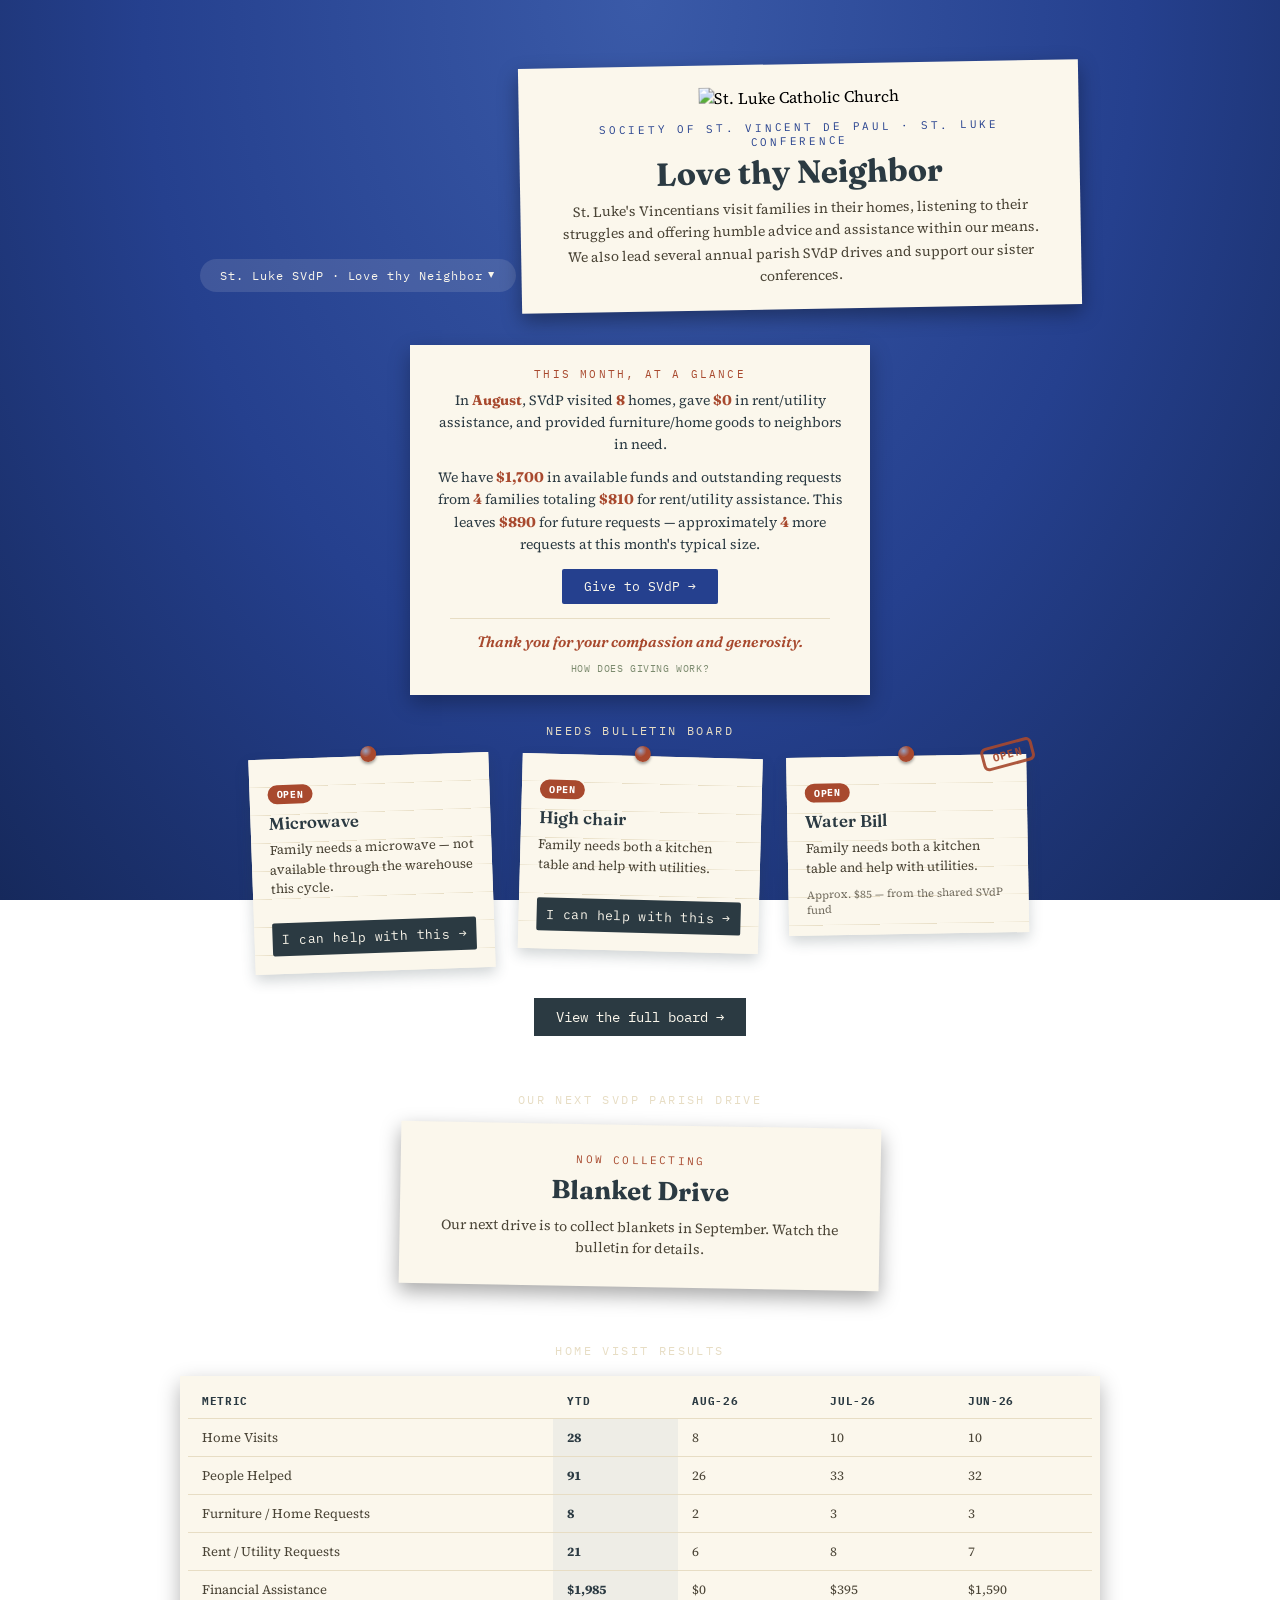
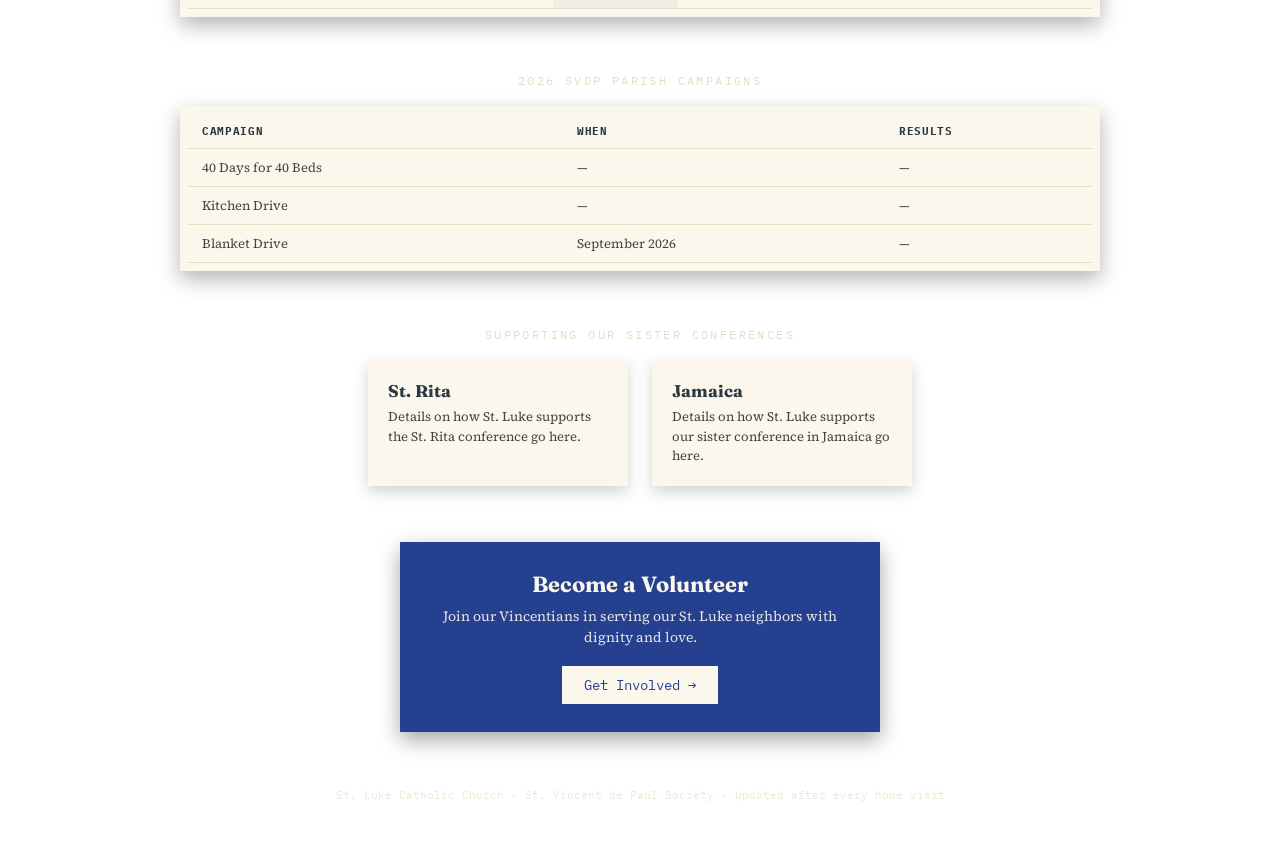
==== commit 03895dee: "Add files via upload" ====
--- a/index.html
+++ b/index.html
@@ -11,13 +11,35 @@
 <body class="page-index">
   <div class="container">
     <div class="header">
-      <div class="header-card">
-        <img src="https://www.stluke.org/images/template/logo-header.svg" alt="St. Luke Catholic Church" class="site-logo" />
-        <div class="header-eyebrow">Society of St. Vincent de Paul &middot; St. Luke Conference</div>
-        <h1 class="header-title">Love thy Neighbor</h1>
-        <p class="header-sub">St. Luke's Vincentians visit families privately in their homes, listening to their struggles and offering humble advice and assistance within our means. We also lead several annual parish SVdP drives and support our sister conferences.</p>
-      </div>
-    </div>
+      <details class="mission-details" id="mission-details">
+        <summary class="mission-summary">St. Luke SVdP &middot; Love thy Neighbor</summary>
+        <div class="header-card">
+          <img src="https://www.stluke.org/images/template/logo-header.svg" alt="St. Luke Catholic Church" class="site-logo" />
+          <div class="header-eyebrow">Society of St. Vincent de Paul &middot; St. Luke Conference</div>
+          <h1 class="header-title">Love thy Neighbor</h1>
+          <p class="header-sub">St. Luke's Vincentians visit families in their homes, listening to their struggles and offering humble advice and assistance within our means. We also lead several annual parish SVdP drives and support our sister conferences.</p>
+        </div>
+      </details>
+    </div>
+    <script>
+      // Full mission shows automatically on someone's very first visit; every
+      // visit after that it starts collapsed into the one-line summary above,
+      // still one tap away. Wrapped in try/catch since some private-browsing
+      // modes block localStorage entirely — falls back to "always expanded"
+      // if so, which is a safe default either way.
+      (function () {
+        var el = document.getElementById('mission-details');
+        if (!el) return;
+        try {
+          if (!localStorage.getItem('svdp_visited')) {
+            el.setAttribute('open', '');
+            localStorage.setItem('svdp_visited', '1');
+          }
+        } catch (e) {
+          el.setAttribute('open', '');
+        }
+      })();
+    </script>
 
     <!-- ===== Needs Bulletin Board (preview) ===== -->
     <div class="section">
@@ -99,11 +121,105 @@
     <div class="footer-note">St. Luke Catholic Church &middot; St. Vincent de Paul Society &middot; Updated after every home visit</div>
   </div>
 
+  <div class="toast" id="toast">Thank you. Someone from SVdP will reach out with next steps.</div>
+
 <script src="site.js"></script>
 <script>
   const ROTATIONS = [-2, 1.5, -1];
+  let claimed = new Set();
+
+  function toast(msg) {
+    const t = document.getElementById('toast');
+    if (!t) return;
+    t.textContent = msg;
+    t.classList.add('show');
+    setTimeout(() => t.classList.remove('show'), 2800);
+  }
+
+  function claimNeed(need) {
+    claimed.add(need.id);
+    renderPreview(NEEDS_CACHE);
+    toast("Opening an email to notify SVdP — please hit send to complete your claim.");
+
+    const subject = `SVdP Needs Board: I can help with "${need.title}"`;
+    const body =
+`Hi,
+
+I'd like to help with this need from the St. Luke SVdP Needs Board:
+
+Item: ${need.title}
+Details: ${need.detail || ''}
+
+My name:
+Best way to reach me:
+
+Thank you!`;
+    const mailto = `mailto:${CLAIM_NOTIFY_EMAIL}?subject=${encodeURIComponent(subject)}&body=${encodeURIComponent(body)}`;
+    window.location.href = mailto;
+  }
+
+  function renderStatusCard(need) {
+    const status = (need.status || 'Open');
+    const color = statusColor(status);
+    const isCovered = status.toLowerCase() === 'covered';
+    const card = document.createElement('div');
+    card.className = 'card' + (isCovered ? ' covered' : '');
+    card.innerHTML = `
+      <div class="stamp" style="color:${color};border-color:${color};">${status.toUpperCase()}</div>
+      <div>
+        <div class="status-badge" style="background:${color};">${status}</div>
+        <h3 class="card-title">${need.title || ''}</h3>
+        <p class="card-detail">${need.detail || ''}</p>
+        ${need.amount ? `<p class="amount-note">Approx. $${need.amount} — from the shared SVdP fund</p>` : ''}
+      </div>
+    `;
+    return card;
+  }
+
+  function renderClaimCard(need) {
+    const sheetCovered = (need.status || '').toLowerCase() === 'covered';
+    const isClaimed = claimed.has(need.id) || sheetCovered;
+    const color = statusColor(need.status);
+    const card = document.createElement('div');
+    card.className = 'card' + (isClaimed ? ' claimed' : '');
+    card.innerHTML = `
+      <div class="stamp" style="color:${sheetCovered ? color : 'var(--sage)'};border-color:${sheetCovered ? color : 'var(--sage)'};${isClaimed ? '' : 'display:none;'}">${sheetCovered ? 'COVERED' : 'CLAIMED'}</div>
+      <div>
+        <div class="status-badge" style="background:${color};">${need.status || 'Open'}</div>
+        <h3 class="card-title">${need.title || ''}</h3>
+        <p class="card-detail">${need.detail || ''}</p>
+      </div>
+      ${sheetCovered ? '' : `
+        <button class="card-btn ${isClaimed ? 'claimed-btn' : ''}" ${isClaimed ? 'disabled' : ''}>
+          ${isClaimed ? "Thank you — we'll follow up" : "I can help with this →"}
+        </button>
+      `}
+    `;
+    if (!isClaimed) card.querySelector('button').onclick = () => claimNeed(need);
+    return card;
+  }
+
+  function renderWarehouseCard(need) {
+    const status = (need.status || 'Open');
+    const color = statusColor(status);
+    const isCovered = status.toLowerCase() === 'covered';
+    const card = document.createElement('div');
+    card.className = 'card' + (isCovered ? ' covered' : '');
+    card.innerHTML = `
+      <div>
+        <div class="status-badge" style="background:${color};">${status}</div>
+        <h3 class="card-title">${need.title || ''}</h3>
+        <p class="card-detail">${need.detail || ''}</p>
+      </div>
+      <div class="warehouse-tag">SVdP Warehouse</div>
+    `;
+    return card;
+  }
+
+  let NEEDS_CACHE = [];
 
   function renderPreview(allNeeds) {
+    NEEDS_CACHE = allNeeds;
     const visible = visibleNeeds(allNeeds);
     const sorted = sortForBoard(visible);
 
@@ -119,15 +235,13 @@
       pin.className = 'card-pin';
       pin.style.background = `radial-gradient(circle at 35% 30%, #fff8 0%, ${pinColor} 40%, ${pinColor} 100%)`;
 
-      const isWarehouse = need.category === 'Furnishings' && need.subtype === 'warehouse';
-      const card = document.createElement('div');
-      card.className = 'card';
-      card.innerHTML = `
-        <div class="card-urgency" style="color:${pinColor}">${need.status || 'Open'}</div>
-        <h3 class="card-title">${need.title || ''}</h3>
-        <p class="card-detail">${need.detail || ''}</p>
-        ${isWarehouse ? '<div class="warehouse-tag">SVdP Warehouse</div>' : ''}
-      `;
+      let card;
+      if (need.category === 'Furnishings') {
+        card = need.subtype === 'special' ? renderClaimCard(need) : renderWarehouseCard(need);
+      } else {
+        card = renderStatusCard(need);
+      }
+
       wrap.appendChild(pin);
       wrap.appendChild(card);
       el.appendChild(wrap);
--- a/style.css
+++ b/style.css
@@ -28,19 +28,16 @@
 .card-urgency { font-family: 'IBM Plex Mono', monospace; font-size: 11px; text-transform: uppercase; letter-spacing: 0.1em; font-weight: 600; margin-bottom: 6px; }
 .footer-note { text-align: center; font-family: 'IBM Plex Mono', monospace; font-size: 11px; color: #E7DDC4; opacity: 0.7; padding-bottom: 16px; }
 
-/* ============================================================
-   board.html only
-   ============================================================ */
-.page-board .back-link {
-  display: inline-block;
-  font-family: 'IBM Plex Mono', monospace;
-  font-size: 12px;
-  color: #E7DDC4;
-  text-decoration: none;
-  margin-bottom: 24px;
-  opacity: 0.85;
-}
-.page-board .back-link:hover { opacity: 1; }
+.back-btn {
+  position: fixed; top: 16px; left: 16px; z-index: 100;
+  width: 44px; height: 44px; border-radius: 50%;
+  background: var(--paper); box-shadow: 0 3px 10px rgba(0,0,0,0.35);
+  display: flex; align-items: center; justify-content: center;
+  text-decoration: none; color: var(--ink);
+  font-size: 20px; font-weight: 700; line-height: 1;
+  transition: transform 0.15s ease, box-shadow 0.15s ease;
+}
+.back-btn:hover { transform: scale(1.08); box-shadow: 0 5px 14px rgba(0,0,0,0.45); }
 
 .page-board .legend-card {
   max-width: 460px; margin: 0 auto 20px;
@@ -164,6 +161,37 @@
   font-size: 12px; line-height: 1.6; color: var(--inktext); opacity: 0.85;
   max-width: 420px; margin: 0 auto; text-align: center;
 }
+
+.page-board .served-archive {
+  max-width: 900px; margin: 12px auto 40px; text-align: center;
+}
+.page-board .served-archive summary {
+  font-family: 'Source Serif 4', serif; font-size: 14px; font-style: italic;
+  color: var(--paperline); cursor: pointer; list-style: none;
+  padding: 14px 0; border-top: 1px dashed rgba(231,221,196,0.4);
+  max-width: 520px; margin: 0 auto; line-height: 1.6;
+}
+.page-board .served-archive summary::-webkit-details-marker { display: none; }
+.page-board .served-archive summary::after {
+  content: '\25B8'; display: inline-block; margin-left: 8px;
+  font-style: normal; transition: transform 0.2s ease;
+}
+.page-board .served-archive[open] summary::after { transform: rotate(90deg); }
+.page-board .served-archive summary:hover { color: var(--paper); }
+.page-board .served-archive[open] summary { color: var(--paper); margin-bottom: 4px; }
+.page-board .served-note {
+  font-size: 12px; line-height: 1.6; color: var(--paperline); opacity: 0.85;
+  max-width: 480px; margin: 0 auto 24px;
+}
+.page-board .served-board { display: flex; flex-wrap: wrap; justify-content: center; gap: 32px; }
+.page-board .served-card { opacity: 0.88; }
+.page-board .served-tag {
+  display: inline-block; font-family: 'IBM Plex Mono', monospace; font-size: 11px;
+  text-transform: uppercase; letter-spacing: 0.08em; font-weight: 700;
+  padding: 3px 10px; border-radius: 10px; margin-bottom: 10px; color: #fff;
+  background: var(--sage);
+}
+
 .page-board .card-wrap { position: relative; width: 256px; }
 .page-board .card {
   position: relative; min-height: 165px; padding: 22px 20px 18px;
@@ -247,6 +275,18 @@
 
 /* ---- index.html versions of shared-name components (sized smaller) ---- */
 .page-index .header { text-align: center; margin-bottom: 36px; }
+.page-index .mission-details { display: inline-block; }
+.page-index .mission-summary {
+  display: inline-block; cursor: pointer; list-style: none;
+  font-family: 'IBM Plex Mono', monospace; font-size: 12px; letter-spacing: 0.08em;
+  color: var(--paper); background: rgba(251,247,236,0.12);
+  padding: 9px 20px; border-radius: 20px;
+}
+.page-index .mission-summary::-webkit-details-marker { display: none; }
+.page-index .mission-summary::after { content: ' \25B8'; display: inline-block; margin-left: 6px; transition: transform 0.2s ease; }
+.page-index .mission-details[open] .mission-summary::after { transform: rotate(90deg); }
+.page-index .mission-details[open] .mission-summary { margin-bottom: 16px; }
+.page-index .mission-details .header-card { margin-top: 16px; }
 .page-index .header-card {
   display: inline-block;
   padding: 22px 32px;
@@ -332,11 +372,42 @@
   background: var(--paper);
   background-image: repeating-linear-gradient(var(--paper) 0px, var(--paper) 27px, var(--paperline) 28px);
   box-shadow: 0 6px 14px rgba(43,58,66,0.22);
-}
+  display: flex; flex-direction: column; justify-content: space-between;
+  transition: transform 0.2s, opacity 0.3s, box-shadow 0.2s;
+}
+.page-index .card:not(.claimed):hover { transform: translateY(-4px); }
+.page-index .card.claimed { opacity: 0.6; box-shadow: 0 2px 6px rgba(43,58,66,0.15); }
+.page-index .card.covered { opacity: 0.75; }
 .page-index .card-title { font-family: 'Fraunces', serif; font-weight: 600; font-size: 17px; color: var(--ink); margin: 0 0 6px; line-height: 1.3; }
 .page-index .card-detail { font-size: 13px; line-height: 1.5; color: var(--inktext); margin: 0 0 10px; }
+.page-index .card-btn {
+  margin-top: 14px; font-family: 'IBM Plex Mono', monospace; font-size: 13px; letter-spacing: 0.03em;
+  padding: 8px 0; background: var(--ink); color: var(--paper); border: none; border-radius: 2px; cursor: pointer;
+}
+.page-index .card-btn.claimed-btn { background: transparent; color: var(--sage); border: 1px solid var(--sage); cursor: default; }
+.page-index .stamp {
+  position: absolute; right: -8px; top: -12px; transform: rotate(-14deg);
+  font-family: 'IBM Plex Mono', monospace;
+  border: 3px solid; border-radius: 6px; padding: 2px 8px;
+  font-size: 11px; font-weight: 700; letter-spacing: 0.06em; opacity: 0.9;
+  mix-blend-mode: multiply; pointer-events: none;
+}
+.page-index .status-badge {
+  display: inline-block; font-family: 'IBM Plex Mono', monospace; font-size: 10px;
+  text-transform: uppercase; letter-spacing: 0.08em; font-weight: 700;
+  padding: 3px 9px; border-radius: 10px; margin-bottom: 8px; color: #fff;
+}
+.page-index .amount-note { font-size: 11px; color: var(--inktext); opacity: 0.75; margin: 6px 0 0; }
 .page-index .warehouse-tag {
   margin-top: 8px; font-family: 'IBM Plex Mono', monospace; font-size: 10px; letter-spacing: 0.05em;
   text-transform: uppercase; text-align: center; padding: 6px 0;
   color: var(--inktext); opacity: 0.7; border-top: 1px dashed var(--paperline);
 }
+.page-index .toast {
+  position: fixed; bottom: 28px; left: 50%; transform: translateX(-50%) translateY(20px);
+  padding: 12px 20px; background: var(--ink); color: var(--paper); font-size: 14px;
+  box-shadow: 0 8px 20px rgba(0,0,0,0.4); border-radius: 2px;
+  opacity: 0; transition: opacity 0.3s, transform 0.3s; pointer-events: none;
+  max-width: 320px; text-align: center; z-index: 200;
+}
+.page-index .toast.show { opacity: 1; transform: translateX(-50%) translateY(0); }
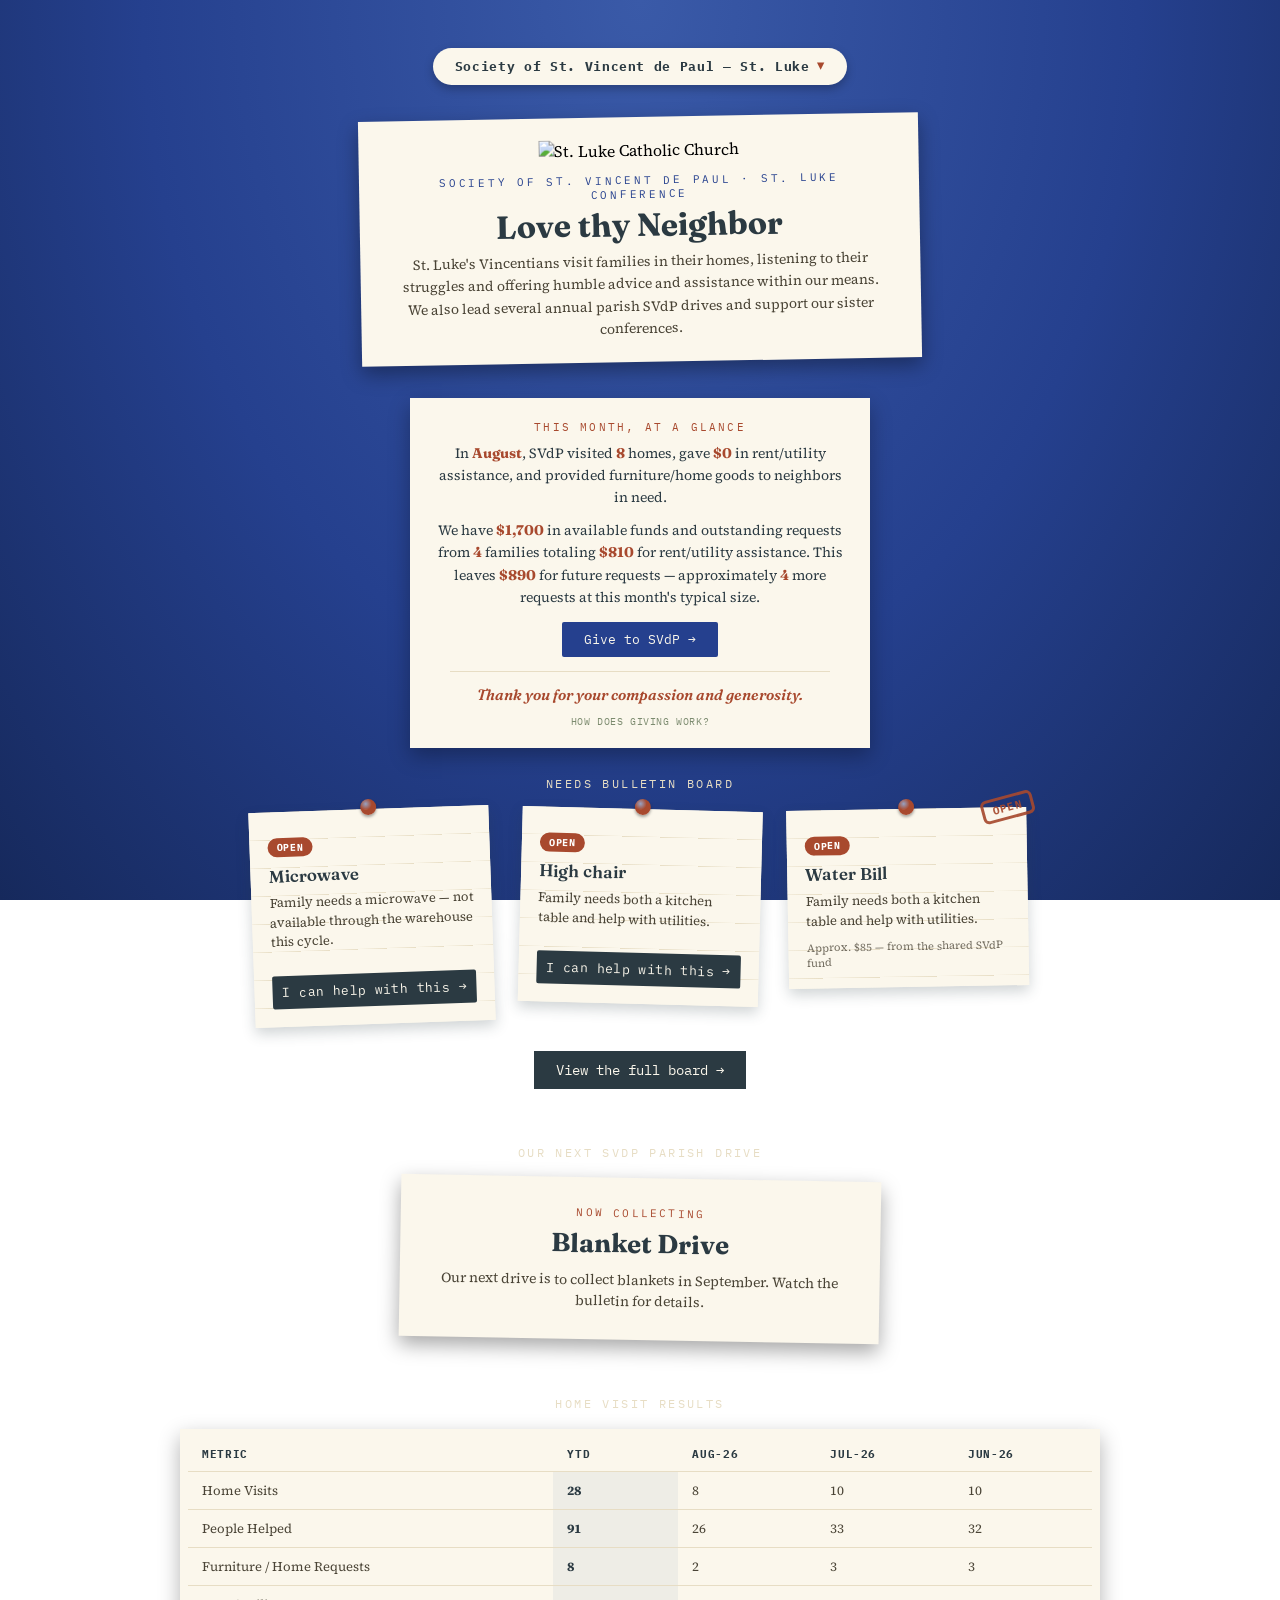
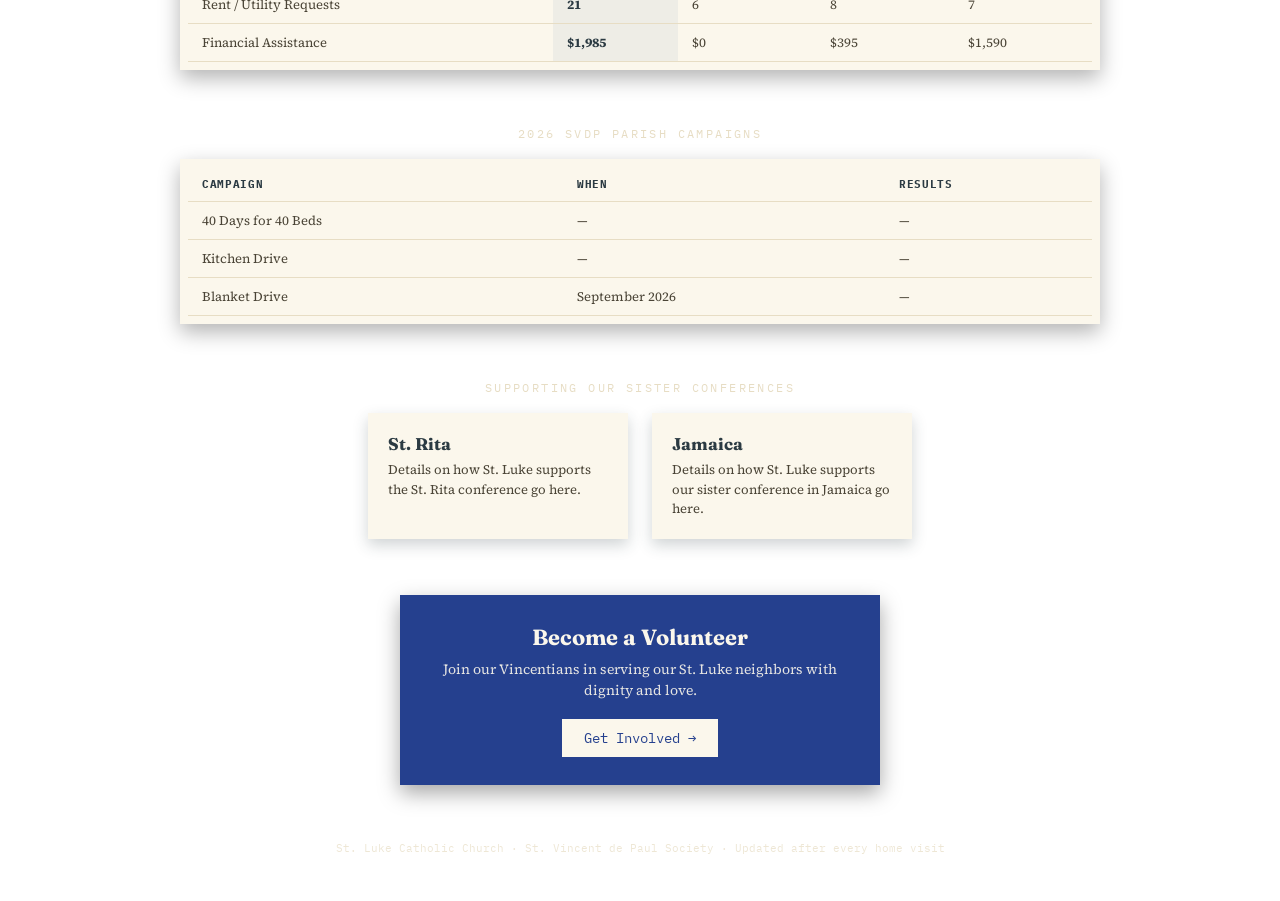
==== commit f04ac6ba: "Add files via upload" ====
--- a/index.html
+++ b/index.html
@@ -12,7 +12,7 @@
   <div class="container">
     <div class="header">
       <details class="mission-details" id="mission-details">
-        <summary class="mission-summary">St. Luke SVdP &middot; Love thy Neighbor</summary>
+        <summary class="mission-summary">Society of St. Vincent de Paul &mdash; St. Luke</summary>
         <div class="header-card">
           <img src="https://www.stluke.org/images/template/logo-header.svg" alt="St. Luke Catholic Church" class="site-logo" />
           <div class="header-eyebrow">Society of St. Vincent de Paul &middot; St. Luke Conference</div>
--- a/style.css
+++ b/style.css
@@ -278,12 +278,13 @@
 .page-index .mission-details { display: inline-block; }
 .page-index .mission-summary {
   display: inline-block; cursor: pointer; list-style: none;
-  font-family: 'IBM Plex Mono', monospace; font-size: 12px; letter-spacing: 0.08em;
-  color: var(--paper); background: rgba(251,247,236,0.12);
-  padding: 9px 20px; border-radius: 20px;
+  font-family: 'IBM Plex Mono', monospace; font-size: 13px; font-weight: 700; letter-spacing: 0.05em;
+  color: var(--ink); background: var(--paper);
+  padding: 10px 22px; border-radius: 20px;
+  box-shadow: 0 4px 10px rgba(0,0,0,0.25);
 }
 .page-index .mission-summary::-webkit-details-marker { display: none; }
-.page-index .mission-summary::after { content: ' \25B8'; display: inline-block; margin-left: 6px; transition: transform 0.2s ease; }
+.page-index .mission-summary::after { content: ' \25B8'; display: inline-block; margin-left: 8px; color: var(--rust); font-weight: 700; transition: transform 0.2s ease; }
 .page-index .mission-details[open] .mission-summary::after { transform: rotate(90deg); }
 .page-index .mission-details[open] .mission-summary { margin-bottom: 16px; }
 .page-index .mission-details .header-card { margin-top: 16px; }
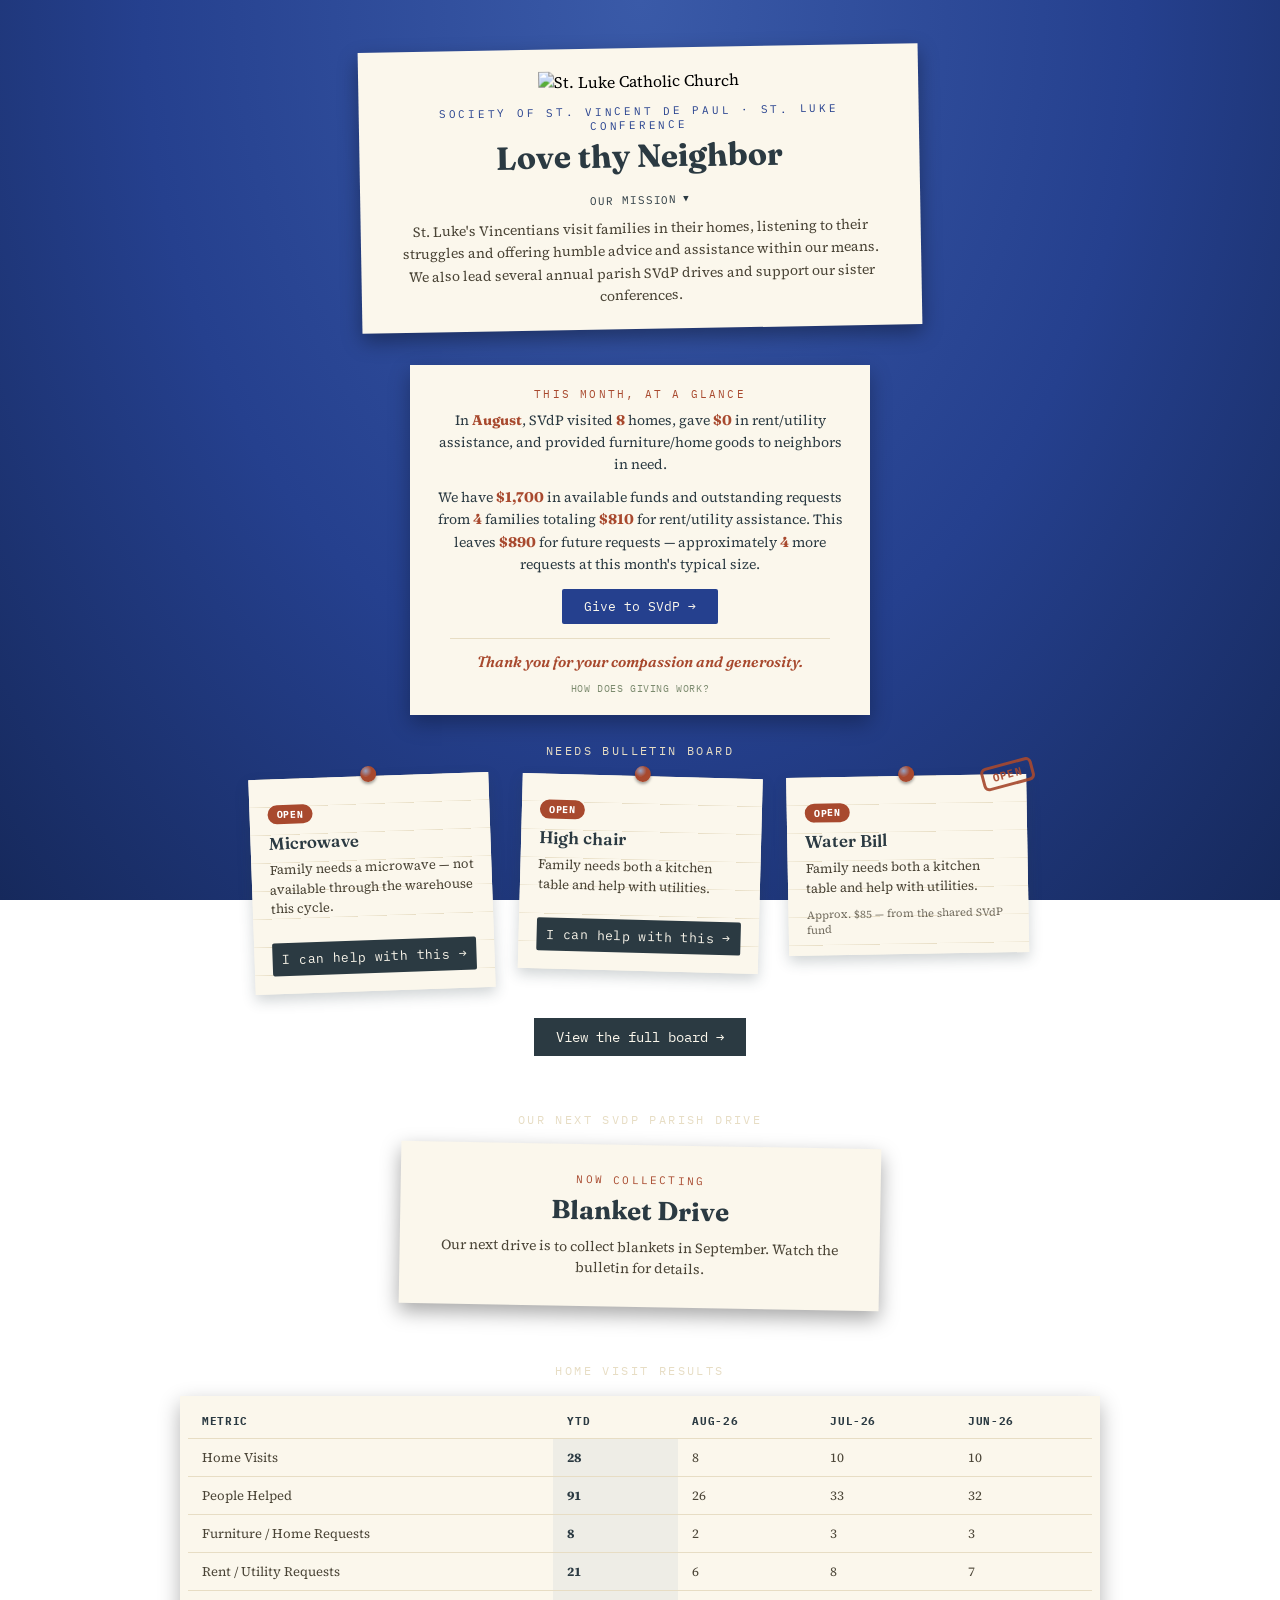
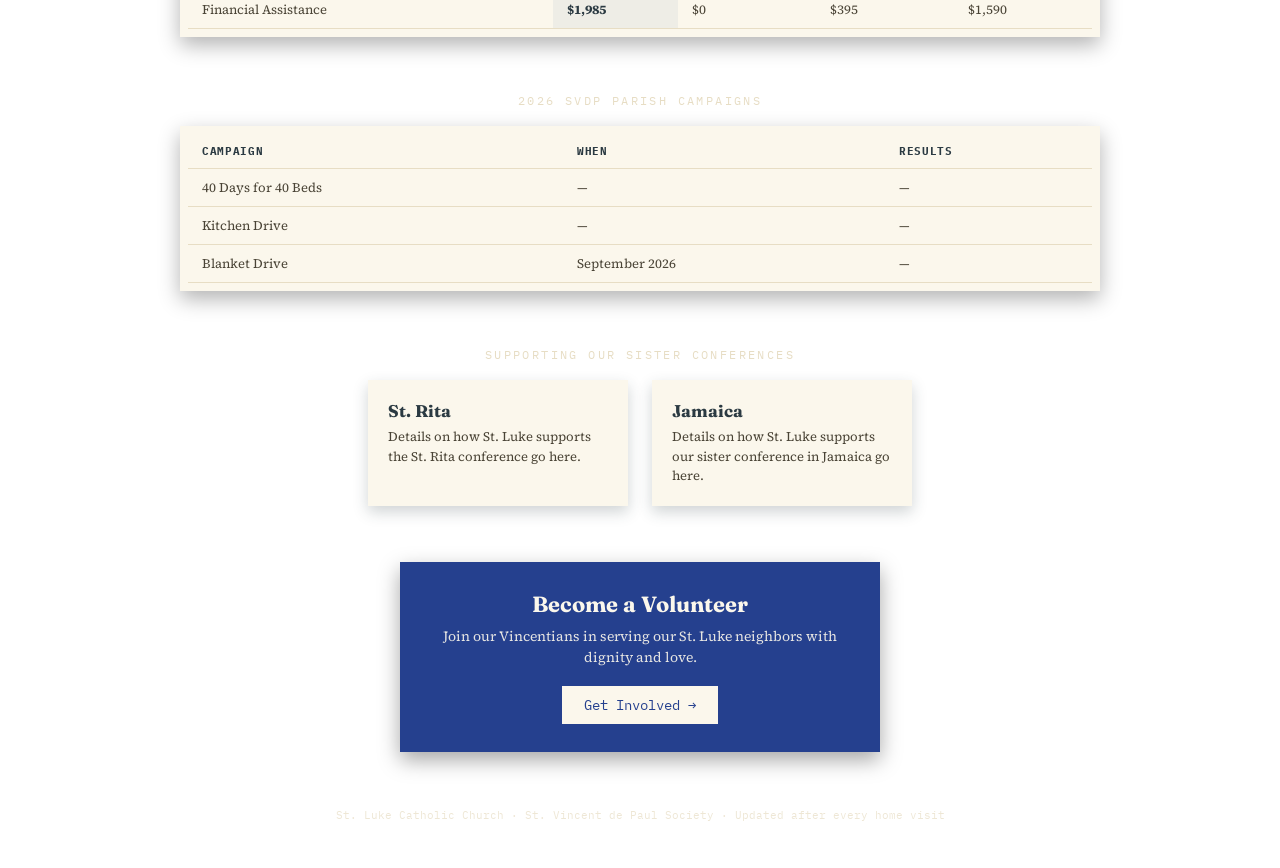
==== commit 2525f934: "Add files via upload" ====
--- a/index.html
+++ b/index.html
@@ -11,19 +11,19 @@
 <body class="page-index">
   <div class="container">
     <div class="header">
-      <details class="mission-details" id="mission-details">
-        <summary class="mission-summary">Society of St. Vincent de Paul &mdash; St. Luke</summary>
-        <div class="header-card">
-          <img src="https://www.stluke.org/images/template/logo-header.svg" alt="St. Luke Catholic Church" class="site-logo" />
-          <div class="header-eyebrow">Society of St. Vincent de Paul &middot; St. Luke Conference</div>
-          <h1 class="header-title">Love thy Neighbor</h1>
+      <div class="header-card">
+        <img src="https://www.stluke.org/images/template/logo-header.svg" alt="St. Luke Catholic Church" class="site-logo" />
+        <div class="header-eyebrow">Society of St. Vincent de Paul &middot; St. Luke Conference</div>
+        <h1 class="header-title">Love thy Neighbor</h1>
+        <details class="mission-details" id="mission-details">
+          <summary class="mission-summary">Our Mission</summary>
           <p class="header-sub">St. Luke's Vincentians visit families in their homes, listening to their struggles and offering humble advice and assistance within our means. We also lead several annual parish SVdP drives and support our sister conferences.</p>
-        </div>
-      </details>
+        </details>
+      </div>
     </div>
     <script>
       // Full mission shows automatically on someone's very first visit; every
-      // visit after that it starts collapsed into the one-line summary above,
+      // visit after that it starts collapsed into "Our Mission ▸" above,
       // still one tap away. Wrapped in try/catch since some private-browsing
       // modes block localStorage entirely — falls back to "always expanded"
       // if so, which is a safe default either way.
--- a/style.css
+++ b/style.css
@@ -275,19 +275,17 @@
 
 /* ---- index.html versions of shared-name components (sized smaller) ---- */
 .page-index .header { text-align: center; margin-bottom: 36px; }
-.page-index .mission-details { display: inline-block; }
+.page-index .mission-details { margin-top: 12px; }
 .page-index .mission-summary {
   display: inline-block; cursor: pointer; list-style: none;
-  font-family: 'IBM Plex Mono', monospace; font-size: 13px; font-weight: 700; letter-spacing: 0.05em;
-  color: var(--ink); background: var(--paper);
-  padding: 10px 22px; border-radius: 20px;
-  box-shadow: 0 4px 10px rgba(0,0,0,0.25);
+  font-family: 'IBM Plex Mono', monospace; font-size: 11px; text-transform: uppercase;
+  letter-spacing: 0.08em; color: var(--rust);
 }
 .page-index .mission-summary::-webkit-details-marker { display: none; }
-.page-index .mission-summary::after { content: ' \25B8'; display: inline-block; margin-left: 8px; color: var(--rust); font-weight: 700; transition: transform 0.2s ease; }
+.page-index .mission-summary::after { content: ' \25B8'; display: inline-block; margin-left: 6px; transition: transform 0.2s ease; }
 .page-index .mission-details[open] .mission-summary::after { transform: rotate(90deg); }
-.page-index .mission-details[open] .mission-summary { margin-bottom: 16px; }
-.page-index .mission-details .header-card { margin-top: 16px; }
+.page-index .mission-summary:hover { color: var(--ink); }
+.page-index .mission-details[open] .mission-summary { color: var(--ink); margin-bottom: 10px; }
 .page-index .header-card {
   display: inline-block;
   padding: 22px 32px;
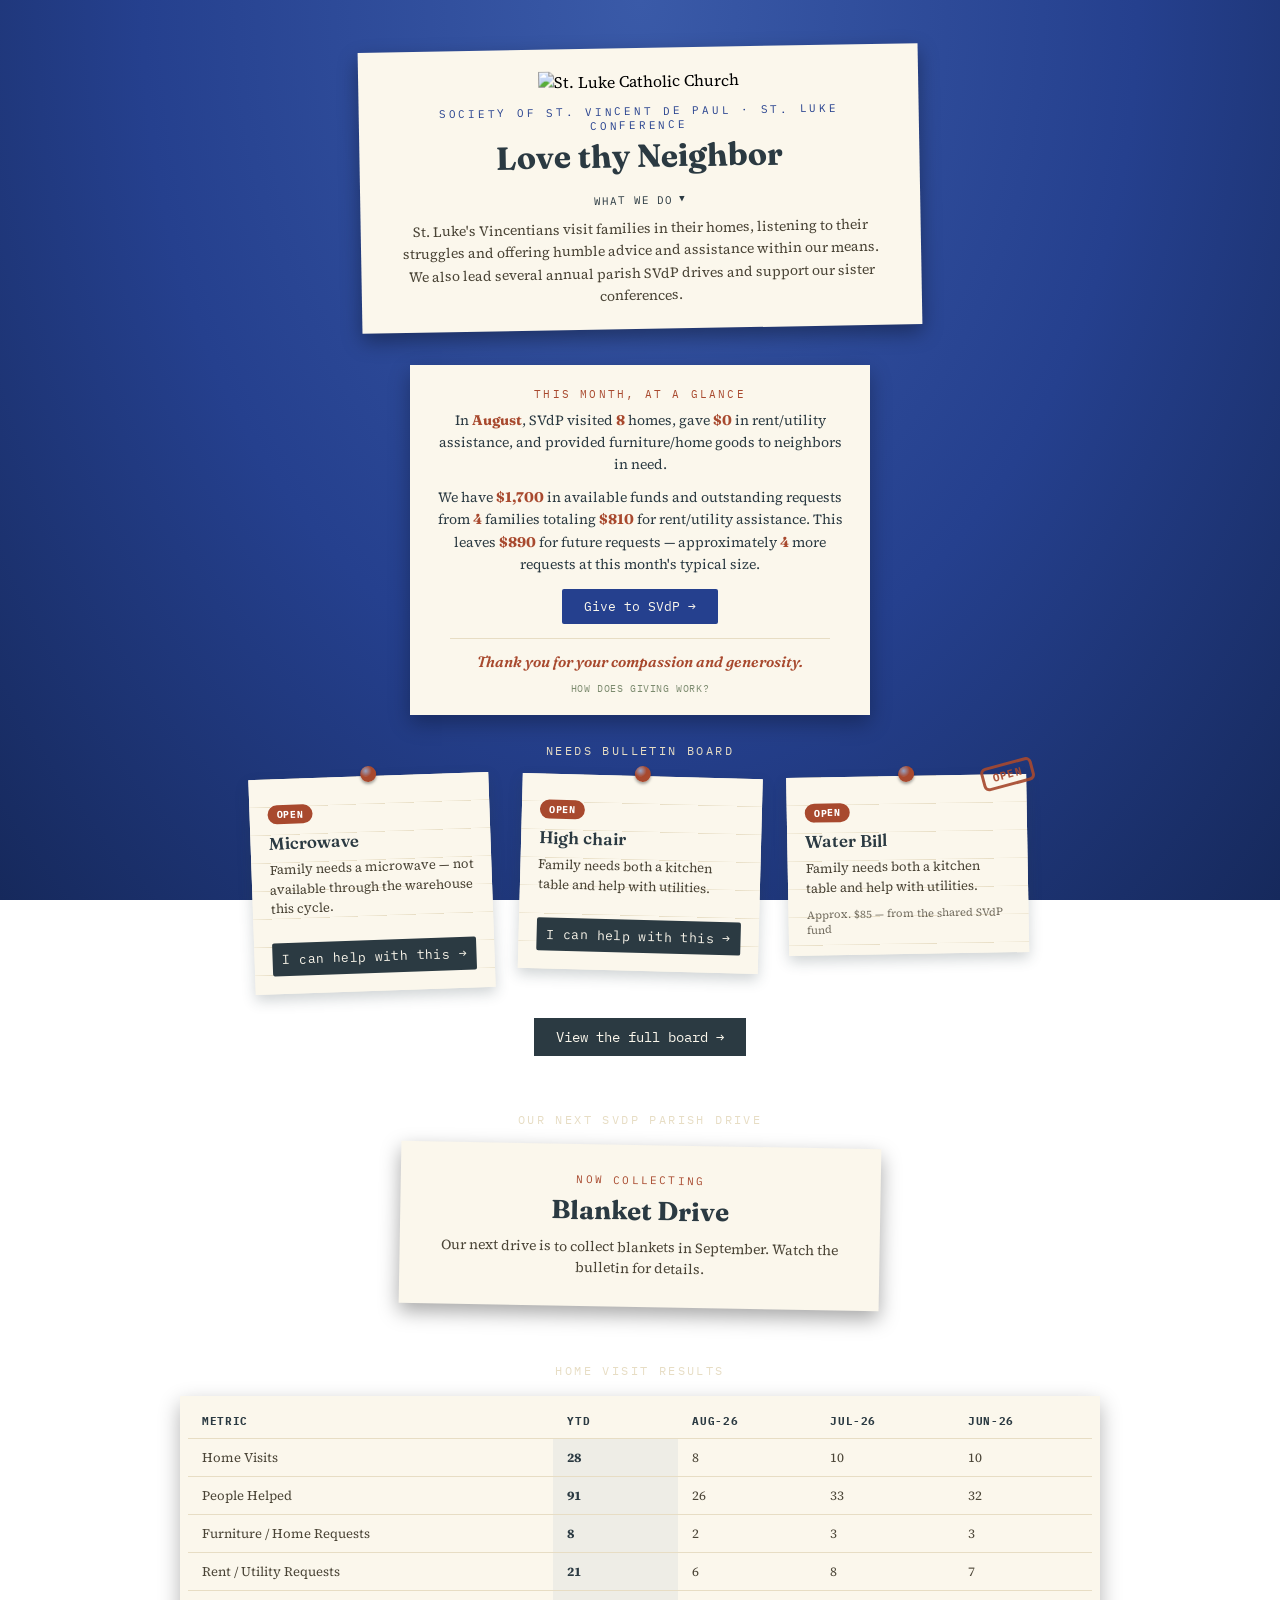
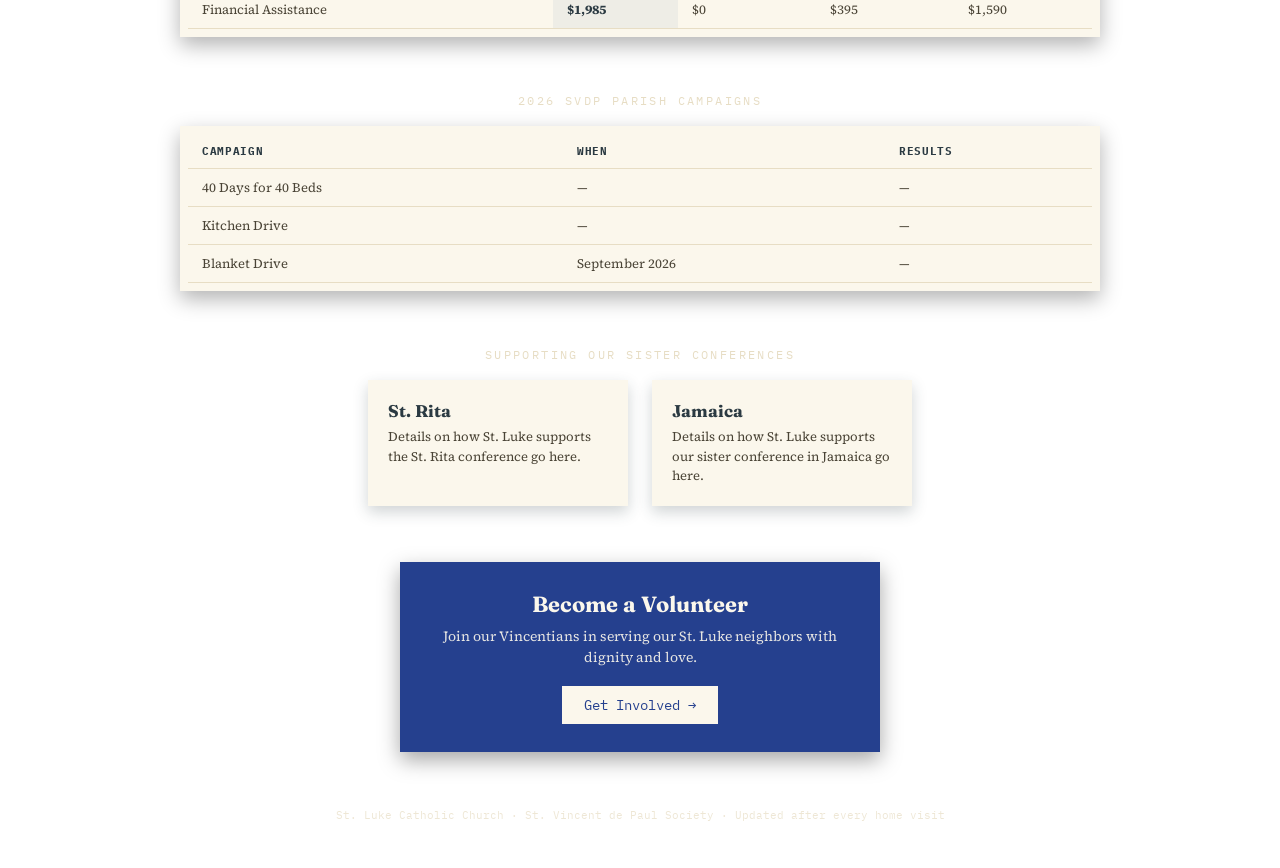
==== commit b4a811e0: "Add files via upload" ====
--- a/index.html
+++ b/index.html
@@ -16,14 +16,14 @@
         <div class="header-eyebrow">Society of St. Vincent de Paul &middot; St. Luke Conference</div>
         <h1 class="header-title">Love thy Neighbor</h1>
         <details class="mission-details" id="mission-details">
-          <summary class="mission-summary">Our Mission</summary>
+          <summary class="mission-summary">What We Do</summary>
           <p class="header-sub">St. Luke's Vincentians visit families in their homes, listening to their struggles and offering humble advice and assistance within our means. We also lead several annual parish SVdP drives and support our sister conferences.</p>
         </details>
       </div>
     </div>
     <script>
       // Full mission shows automatically on someone's very first visit; every
-      // visit after that it starts collapsed into "Our Mission ▸" above,
+      // visit after that it starts collapsed into "What We Do ▸" above,
       // still one tap away. Wrapped in try/catch since some private-browsing
       // modes block localStorage entirely — falls back to "always expanded"
       // if so, which is a safe default either way.
--- a/style.css
+++ b/style.css
@@ -308,9 +308,10 @@
 .page-index .header-title {
   font-family: 'Fraunces', serif;
   font-weight: 700;
-  font-size: 32px;
+  font-size: clamp(22px, 6.5vw, 32px);
   color: var(--ink);
   margin: 0 0 6px;
+  white-space: nowrap;
 }
 .page-index .header-tagline {
   font-family: 'Fraunces', serif;
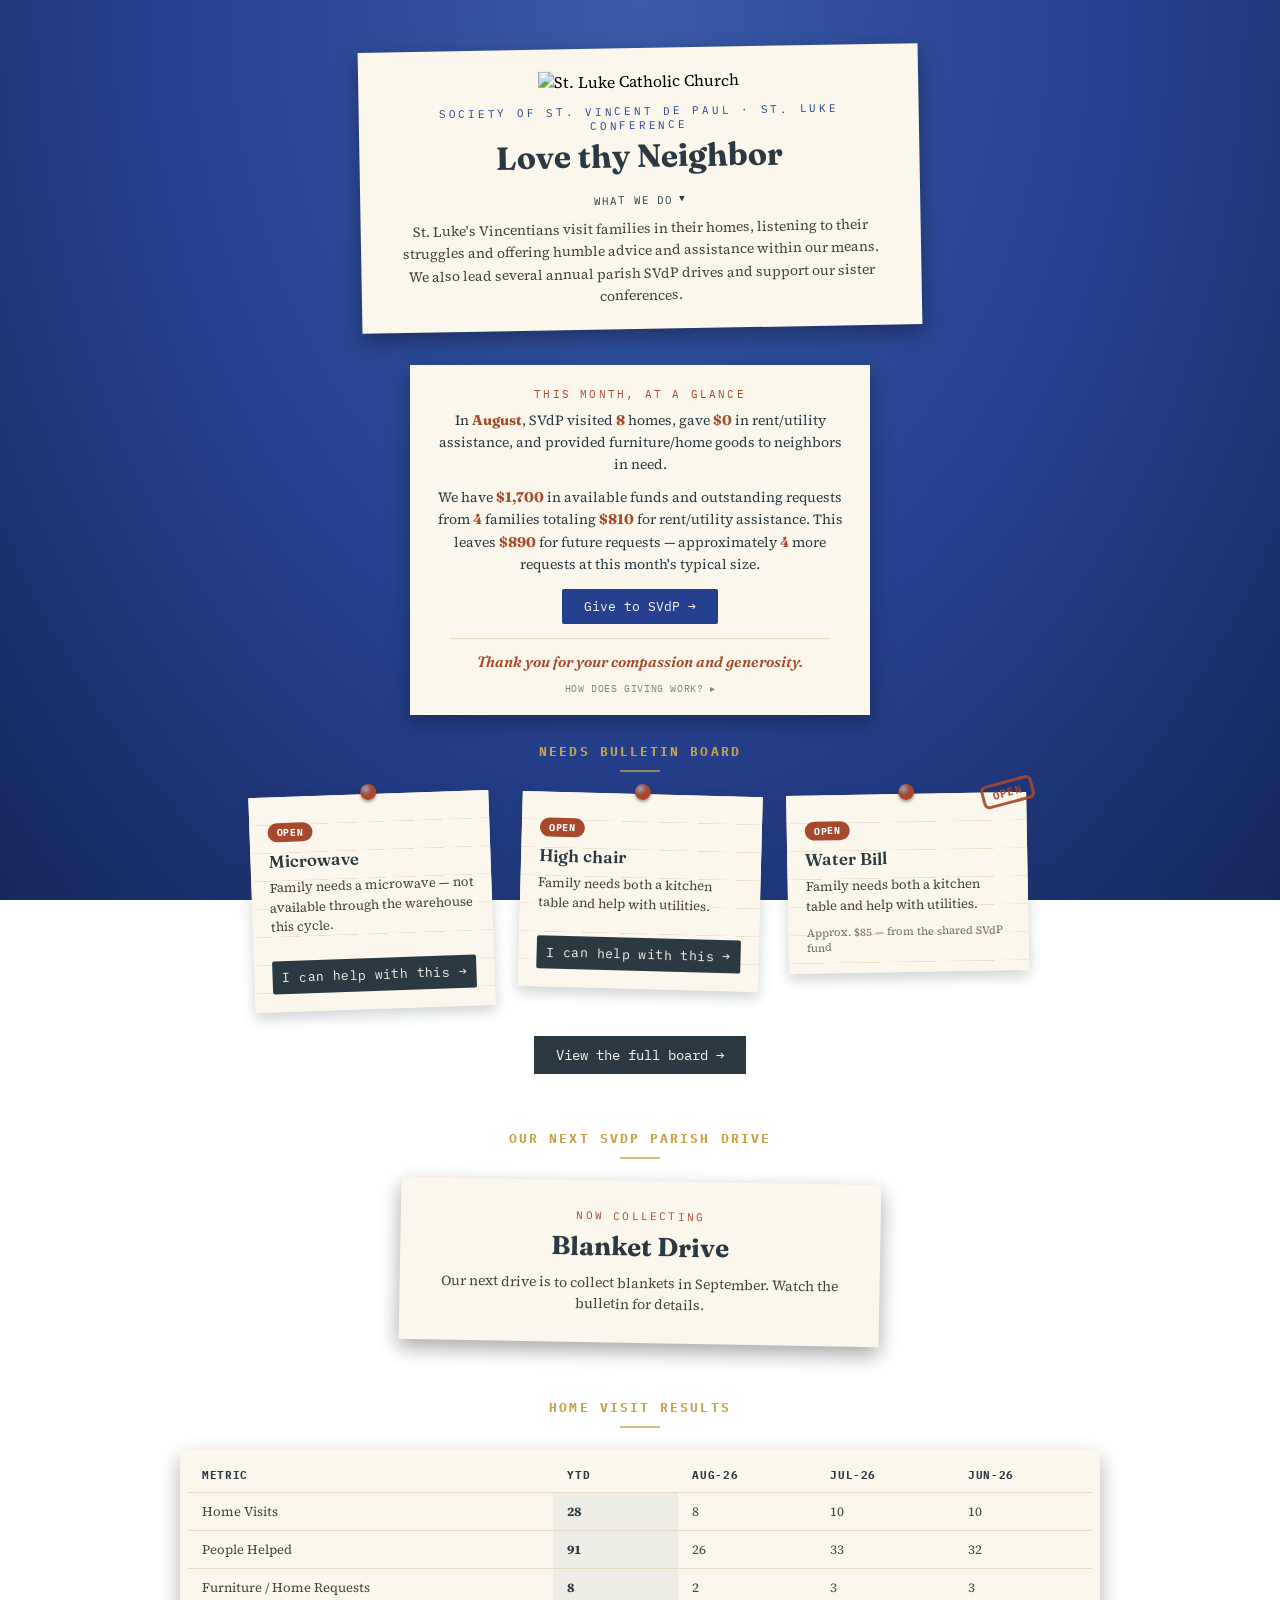
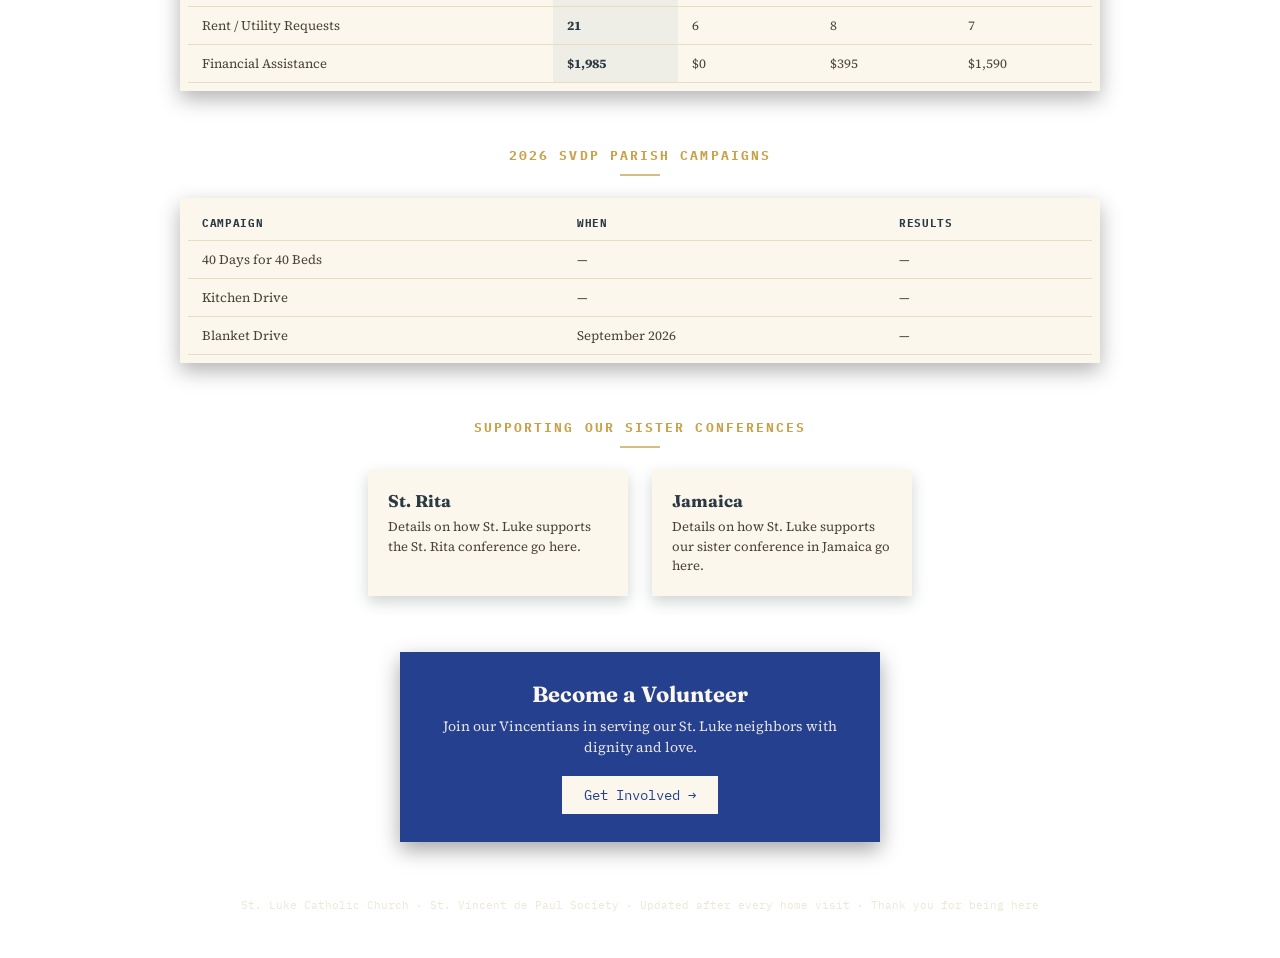
==== commit 572490f7: "Add files via upload" ====
--- a/index.html
+++ b/index.html
@@ -118,7 +118,7 @@
       </div>
     </div>
 
-    <div class="footer-note">St. Luke Catholic Church &middot; St. Vincent de Paul Society &middot; Updated after every home visit</div>
+    <div class="footer-note">St. Luke Catholic Church &middot; St. Vincent de Paul Society &middot; Updated after every home visit &middot; Thank you for being here</div>
   </div>
 
   <div class="toast" id="toast">Thank you. Someone from SVdP will reach out with next steps.</div>
--- a/style.css
+++ b/style.css
@@ -16,8 +16,16 @@
 
 /* ---- Shared across both pages (identical on board.html and index.html) ---- */
 .section-label {
-  font-family: 'IBM Plex Mono', monospace; font-size: 12px; text-transform: uppercase;
-  letter-spacing: 0.2em; color: var(--paperline); text-align: center; margin-bottom: 18px;
+  font-family: 'IBM Plex Mono', monospace; font-size: 13px; font-weight: 700; text-transform: uppercase;
+  letter-spacing: 0.16em; color: var(--gold); text-align: center; margin-bottom: 22px;
+}
+.section-label::after {
+  content: '';
+  display: block;
+  width: 40px; height: 2px;
+  background: var(--gold);
+  opacity: 0.7;
+  margin: 10px auto 0;
 }
 .section-label.board-label { margin-top: 28px; }
 .card-pin {
@@ -155,6 +163,8 @@
   letter-spacing: 0.06em; color: var(--sage); cursor: pointer; list-style: none;
 }
 .page-board .giving-details summary::-webkit-details-marker { display: none; }
+.page-board .giving-details summary::after { content: ' \25B8'; display: inline-block; margin-left: 6px; transition: transform 0.2s ease; }
+.page-board .giving-details[open] summary::after { transform: rotate(90deg); }
 .page-board .giving-details summary:hover { color: var(--ink); }
 .page-board .giving-details[open] summary { color: var(--ink); margin-bottom: 8px; }
 .page-board .giving-details p {
@@ -360,6 +370,8 @@
   letter-spacing: 0.06em; color: var(--sage); cursor: pointer; list-style: none;
 }
 .page-index .giving-details summary::-webkit-details-marker { display: none; }
+.page-index .giving-details summary::after { content: ' \25B8'; display: inline-block; margin-left: 6px; transition: transform 0.2s ease; }
+.page-index .giving-details[open] summary::after { transform: rotate(90deg); }
 .page-index .giving-details summary:hover { color: var(--ink); }
 .page-index .giving-details[open] summary { color: var(--ink); margin-bottom: 6px; }
 .page-index .giving-details p {
